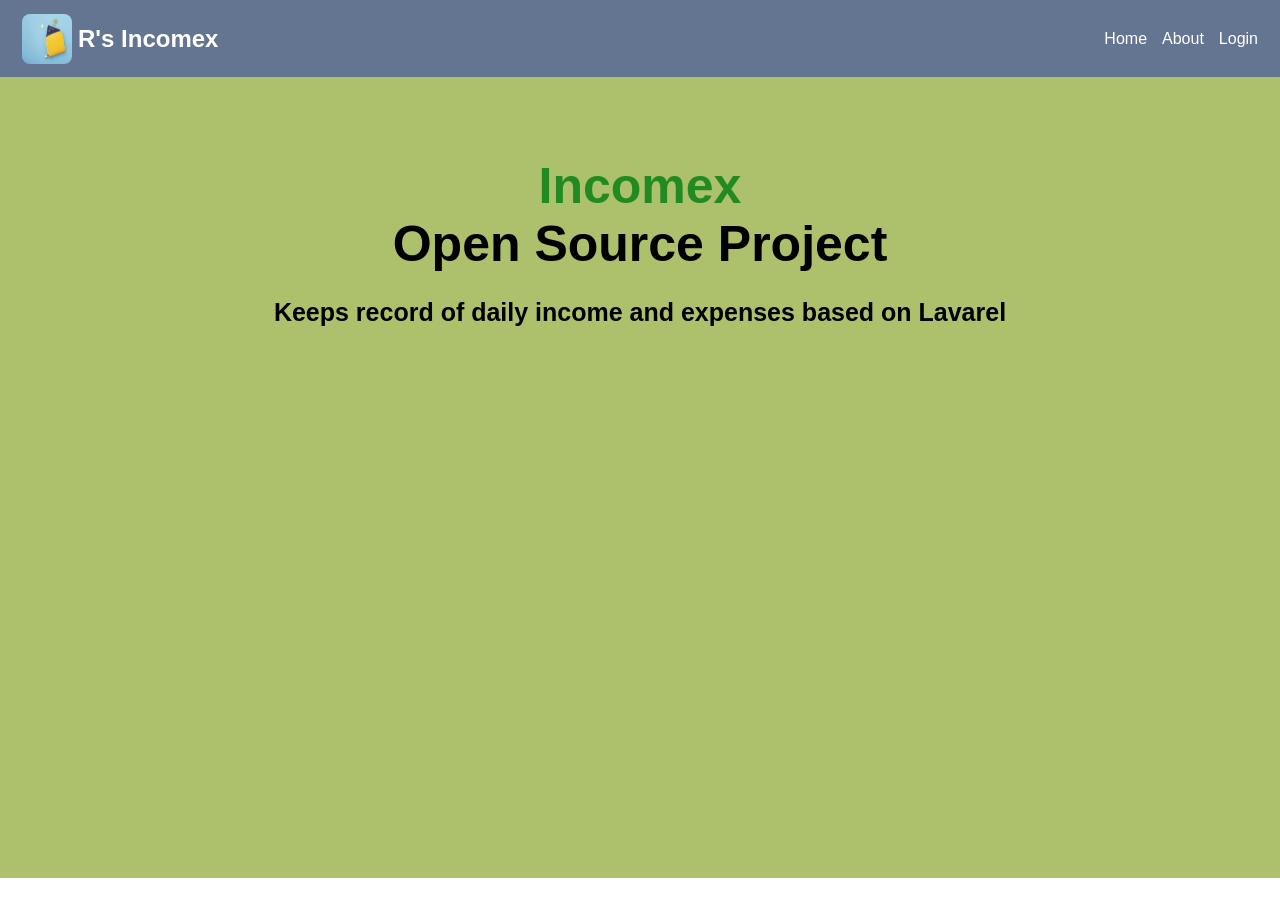
==== Tracker.html @ d6ecf2a5 "styled the text" ====
<!doctype html>
<html lang="en">

<head>
  <meta charset="UTF-8" />
  <meta name="viewport" content="width=device-width, initial-scale=1.0" />
  <title>Document</title>
  <link class="favicon" rel="icon" href="/cute-panda-cub-amongst-autumn-leaves-photo.jpeg" />
  <link rel="stylesheet" href="/Tracker.css" />
</head>

<body>
  <!-- <div class="ExpenseTracker">

      <div class="header">

        <div class="left">
        <img class="headerImg" src="/Img/sunset-7133867_640.webp">
        <h2>Expense Tracker</h2>
        </div>

      <div>
        <nav class="navBar">
          <li>Home</li>
          <li>About</li>
        </nav>
      </div>
       </div>

      <div class="first">
        <label for="name">
          Enter the amount here:
          <input id="name" name="amount" type="text" placeholder="£400" />
        </label>
      </div>
   
    </div>

    <div class="area">
      <input />
    </div> -->

  <header class="header">
    <div class="left">
      <img src="/Img/credit-card-in-wallet-with-coins-on-blue-background.webp" />
      <h2>R's Incomex</h2>
    </div>

    <div class="right">
      <nav>
        <ul>
          <li>Home</li>
          <li>About</li>
          <li>Login</li>
        </ul>
      </nav>
    </div>

  </header>

  <main>
    <div class="text">
      <h1 class="title">Incomex</h1>
      <h1>Open Source Project</h1>
      <h3>Keeps record of daily income and expenses based on Lavarel</h3>
    </div>

    <div class="buttons">

    </div>
  </main>
</body>

</html>
---- Tracker.css ----
/* .header{
    display: flex;
    gap:400px;
    background-color: lightblue;
    margin: 0;
    
}



.navBar {
    display: flex;
    gap:20px;
}



img {
    border-radius: 45%;
    height: 40px;
    width: 40px;
    padding: 30px;

}

div nav li {
    list-style: none;
}

.left {
    display: flex;

}
 */

 *{
   font-family: Arial, sans-serif;
 }

 body {
   padding: 0;
   margin: 0;
 }


 .header {
    display: flex;
    background-color: rgb(100, 117, 146)  ;
    align-items: center;
    justify-content:space-between;
    /* margin: 0; */
    padding: 0 22px;
    height: 77px;
 }

  .left{
    display: flex;
    align-items: center;
    gap:6px;
 }

 .header .left img{
    height: 50px;
    width: 50px;
    border-radius: 8px;
 }

 .header .left h2 {
    color: white;
    font-weight:bold;
 }


 nav ul{
    display: flex;
    list-style: none;
    gap: 15px;
    /* align-items: center; */
    color: white;
 }

 main{
    height: 89vh;
    background-color: rgb(173, 193, 108);
 }

  h1{
   margin: 0;

 }

 .text {
   /* text-align: center; */
   display: flex;
   flex-direction: column;
   align-items: center;
   justify-content: center;
   padding: 80px 0;
 }

 .title {
   color: rgb(33, 138, 33);
   font-style:;
 }

 .text h1 {
   font-weight: bold;
   font-size: 50px;
 }

 .text h3 {
   font-size: 25px;
 }
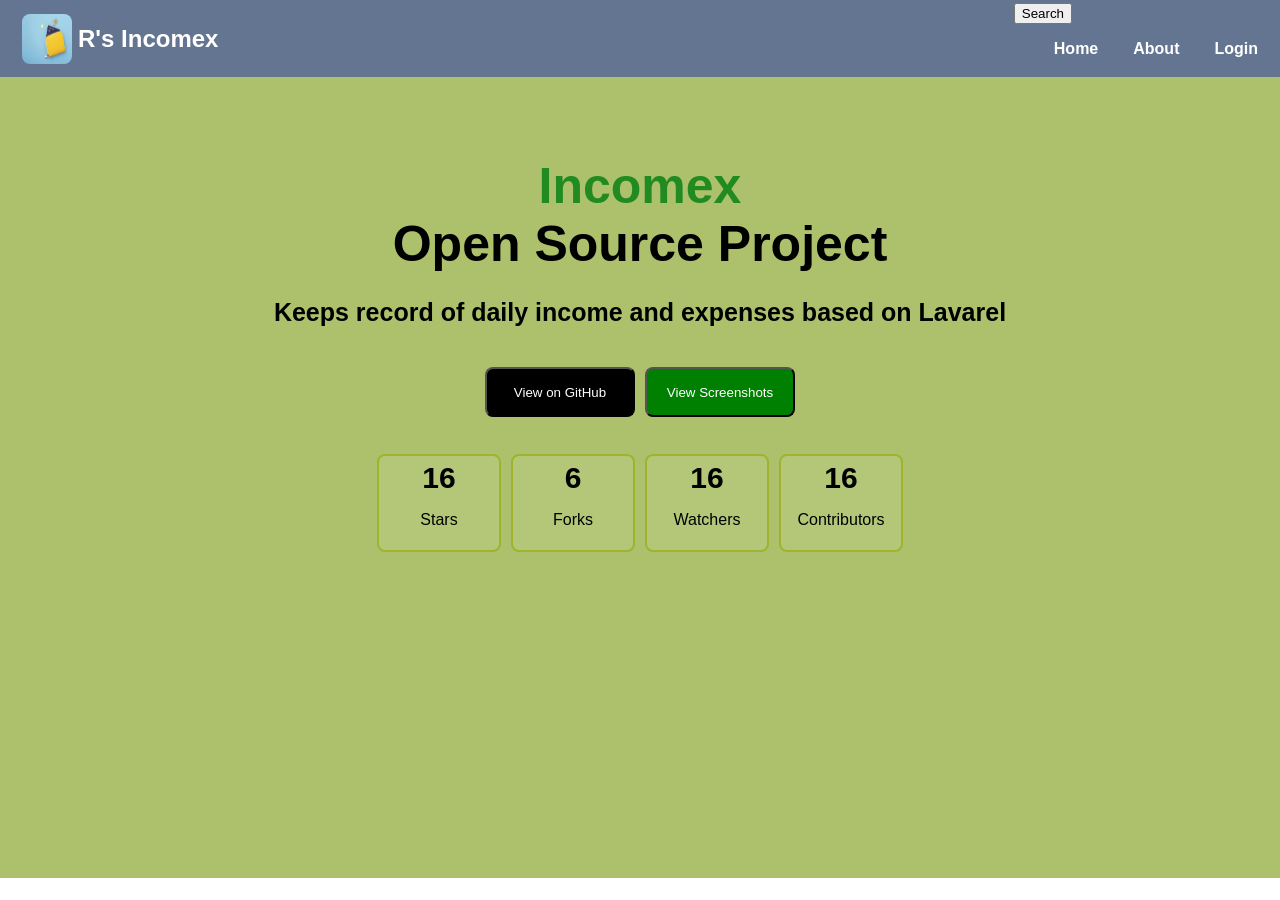
==== commit d8b52698: "added buttons and animated style" ====
--- a/Tracker.html
+++ b/Tracker.html
@@ -4,41 +4,13 @@
 <head>
   <meta charset="UTF-8" />
   <meta name="viewport" content="width=device-width, initial-scale=1.0" />
-  <title>Document</title>
-  <link class="favicon" rel="icon" href="/cute-panda-cub-amongst-autumn-leaves-photo.jpeg" />
+  <title>R's Incomex</title>
+  <link class="favicon" rel="icon" href="/Img/credit-card-in-wallet-with-coins-on-blue-background.webp" />
   <link rel="stylesheet" href="/Tracker.css" />
+
 </head>
 
 <body>
-  <!-- <div class="ExpenseTracker">
-
-      <div class="header">
-
-        <div class="left">
-        <img class="headerImg" src="/Img/sunset-7133867_640.webp">
-        <h2>Expense Tracker</h2>
-        </div>
-
-      <div>
-        <nav class="navBar">
-          <li>Home</li>
-          <li>About</li>
-        </nav>
-      </div>
-       </div>
-
-      <div class="first">
-        <label for="name">
-          Enter the amount here:
-          <input id="name" name="amount" type="text" placeholder="£400" />
-        </label>
-      </div>
-   
-    </div>
-
-    <div class="area">
-      <input />
-    </div> -->
 
   <header class="header">
     <div class="left">
@@ -48,11 +20,18 @@
 
     <div class="right">
       <nav>
+
+        <button class="search">
+          Search
+        </button>
         <ul>
+
           <li>Home</li>
           <li>About</li>
           <li>Login</li>
         </ul>
+
+
       </nav>
     </div>
 
@@ -66,8 +45,33 @@
     </div>
 
     <div class="buttons">
+      <button class="gitbtn">View on GitHub</button>
+      <button class="navigate">View Screenshots</button>
+    </div>
 
+    <div class="floatingbuttons">
+      <div class="card">
+        <h2>16</h2>
+        <p>Stars</p>
+      </div>
+      <div class="card">
+        <h2>6</h2>
+        <p>Forks</p>
+      </div>
+      <div class="card">
+        <h2>16</h2>
+        <p>Watchers</p>
+      </div>
+      <div class="card">
+        <h2>16</h2>
+        <p>Contributors</p>
+      </div>
     </div>
+
+    <div class="sspage">
+      
+    </div>
+
   </main>
 </body>
 
--- a/Tracker.css
+++ b/Tracker.css
@@ -33,81 +33,147 @@
 }
  */
 
- *{
-   font-family: Arial, sans-serif;
- }
+* {
+  font-family: Arial, sans-serif;
+}
 
- body {
-   padding: 0;
-   margin: 0;
- }
+body {
+  padding: 0;
+  margin: 0;
+  box-sizing: border-box;
+}
 
+.header {
+  display: flex;
+  background-color: rgb(100, 117, 146);
+  align-items: center;
+  justify-content: space-between;
+  /* margin: 0; */
+  padding: 0 22px;
+  height: 77px;
+}
 
- .header {
-    display: flex;
-    background-color: rgb(100, 117, 146)  ;
-    align-items: center;
-    justify-content:space-between;
-    /* margin: 0; */
-    padding: 0 22px;
-    height: 77px;
- }
+.left {
+  display: flex;
+  align-items: center;
+  gap: 6px;
+}
 
-  .left{
-    display: flex;
-    align-items: center;
-    gap:6px;
- }
+.header .left img {
+  height: 50px;
+  width: 50px;
+  border-radius: 8px;
+}
 
- .header .left img{
-    height: 50px;
-    width: 50px;
-    border-radius: 8px;
- }
+.header .left h2 {
+  color: white;
+  font-weight: bold;
+}
 
- .header .left h2 {
-    color: white;
-    font-weight:bold;
- }
+nav ul {
+  display: flex;
+  list-style: none;
+  gap: 35px;
+  /* align-items: center; */
+  color: white;
+  font-weight: bold;
+}
 
+main {
+  height: 89vh;
+  background-color: rgb(173, 193, 108);
+}
 
- nav ul{
-    display: flex;
-    list-style: none;
-    gap: 15px;
-    /* align-items: center; */
-    color: white;
- }
+h1 {
+  margin: 0;
+}
 
- main{
-    height: 89vh;
-    background-color: rgb(173, 193, 108);
- }
+.text {
+  /* text-align: center; */
+  display: flex;
+  flex-direction: column;
+  align-items: center;
+  justify-content: center;
+  padding: 80px 0;
+}
 
-  h1{
-   margin: 0;
+.title {
+  color: rgb(33, 138, 33);
+}
 
- }
+.text h1 {
+  font-weight: bold;
+  font-size: 50px;
+}
 
- .text {
-   /* text-align: center; */
-   display: flex;
-   flex-direction: column;
-   align-items: center;
-   justify-content: center;
-   padding: 80px 0;
- }
+.text h3 {
+  font-size: 25px;
+}
 
- .title {
-   color: rgb(33, 138, 33);
-   font-style:;
- }
+.buttons {
+  display: flex;
+  justify-content: center;
+  gap: 10px;
+  border-radius: 8px;
+  margin: -65px;
 
- .text h1 {
-   font-weight: bold;
-   font-size: 50px;
- }
+}
 
- .text h3 {
-   font-size: 25px;
- }+.gitbtn:hover, .navigate:hover{
+    transform: translateY( -3px);
+}
+
+.gitbtn {
+  height: 50px;
+  background-color: black;
+  color: white;
+  border-radius: 8px;
+  width: 150px;
+  cursor: pointer;
+  transition: transform 0.2s ease;
+}
+
+.navigate {
+  height: 50px;
+  background-color: green;
+  color: white;
+  border-radius: 8px;
+  width: 150px;
+  cursor: pointer;
+   transition: transform 0.2s ease;
+}
+
+.floatingbuttons {
+  height: 200px;
+  /* border: 2px solid black; */
+  display: flex;
+  justify-content: center;
+  align-items: flex-end;
+  gap: 10px;
+}
+
+.card:hover {
+  transform: translate(-10px, -15px) scale(1.05);
+}
+
+.card {
+  border: 2px solid rgb(159, 179, 45);
+  height: 94px;
+  width: 120px;
+  background-color: rgb(180, 199, 120);
+  display: flex;
+  flex-direction: column;
+  align-items: center;
+  justify-content: center;
+  transition: transform 0.3s ease;
+  cursor: pointer;
+  border-radius: 8px;
+}
+
+.floatingbuttons div h2 {
+  padding: 0;
+  margin: 0;
+  font-size: 30px;
+}
+
+.sspage
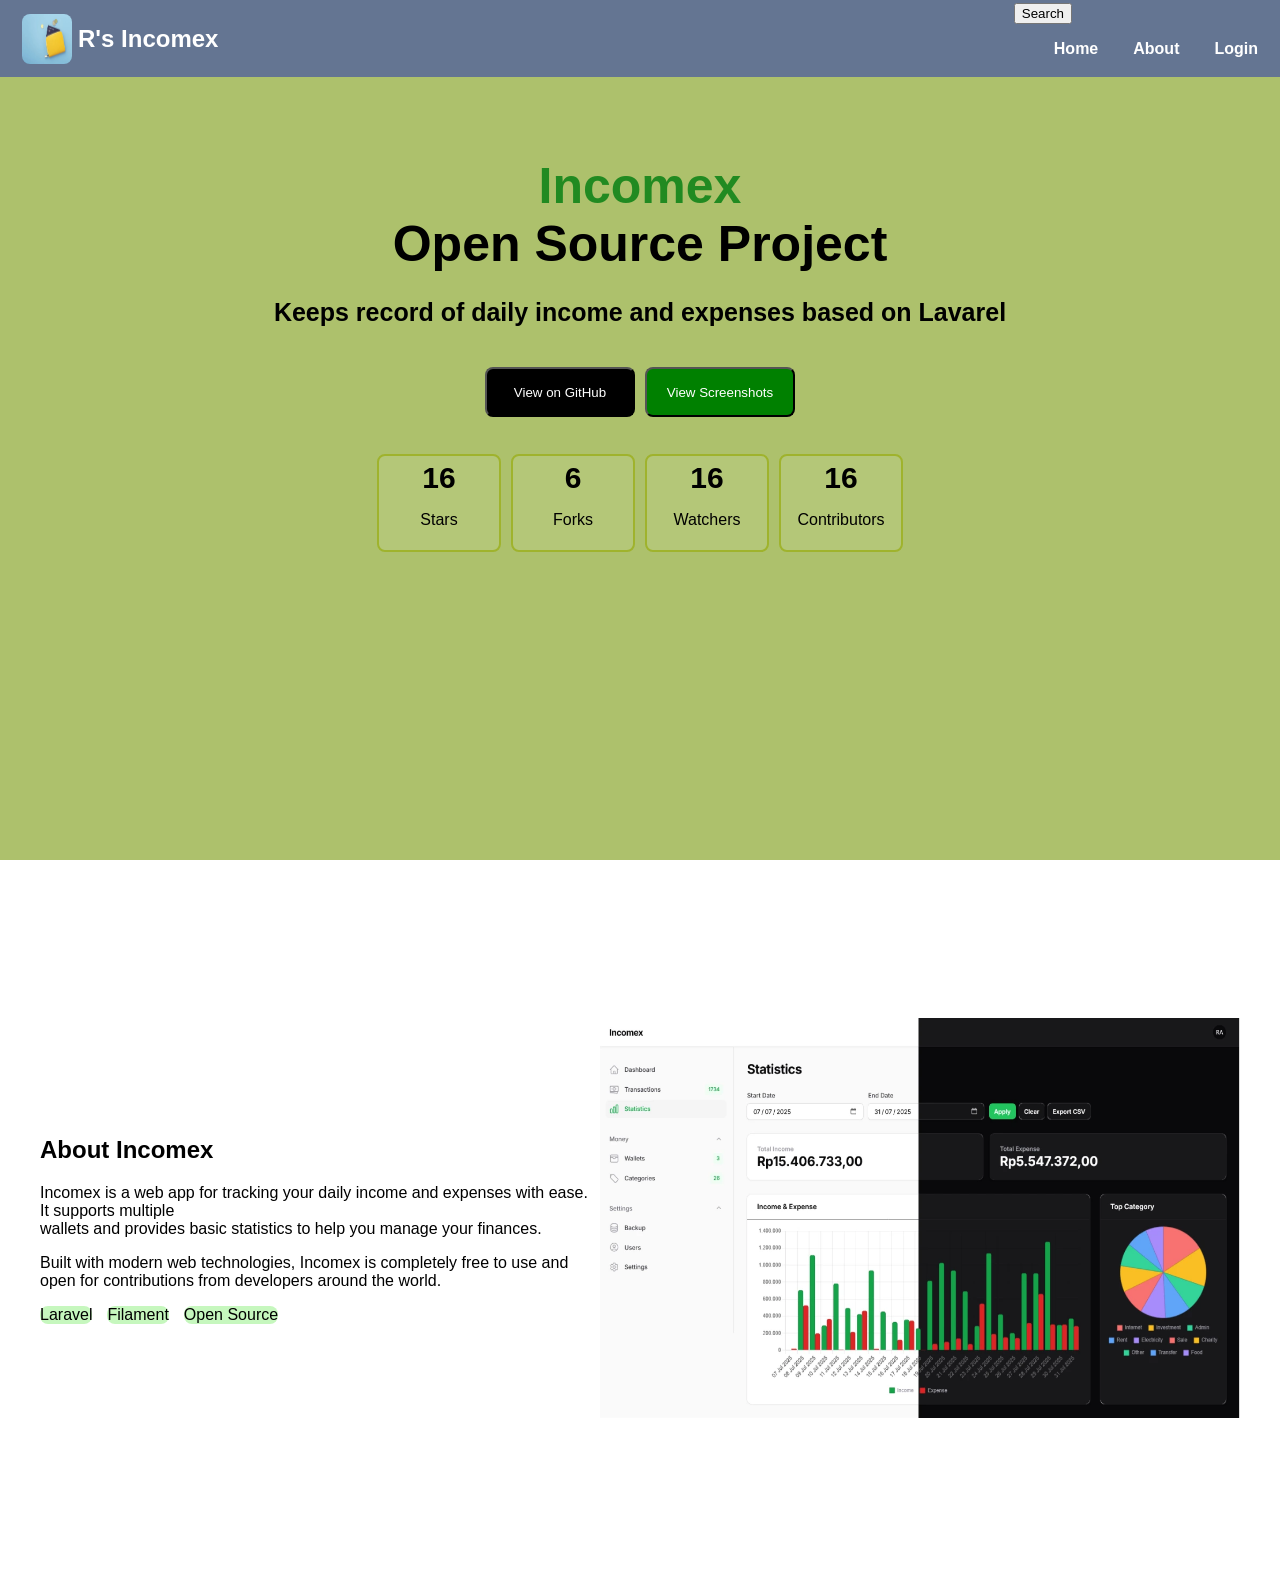
==== commit 32cb116d: "added other page called sspage" ====
--- a/Tracker.html
+++ b/Tracker.html
@@ -7,11 +7,9 @@
   <title>R's Incomex</title>
   <link class="favicon" rel="icon" href="/Img/credit-card-in-wallet-with-coins-on-blue-background.webp" />
   <link rel="stylesheet" href="/Tracker.css" />
-
 </head>
 
 <body>
-
   <header class="header">
     <div class="left">
       <img src="/Img/credit-card-in-wallet-with-coins-on-blue-background.webp" />
@@ -20,56 +18,77 @@
 
     <div class="right">
       <nav>
-
-        <button class="search">
-          Search
-        </button>
+        <button class="search">Search</button>
         <ul>
-
           <li>Home</li>
           <li>About</li>
           <li>Login</li>
         </ul>
-
-
       </nav>
     </div>
-
   </header>
 
   <main>
-    <div class="text">
-      <h1 class="title">Incomex</h1>
-      <h1>Open Source Project</h1>
-      <h3>Keeps record of daily income and expenses based on Lavarel</h3>
+    <div class="firstpage">
+      <div class="text">
+        <h1 class="title">Incomex</h1>
+        <h1>Open Source Project</h1>
+        <h3>Keeps record of daily income and expenses based on Lavarel</h3>
+      </div>
+
+      <div class="buttons">
+        <button class="gitbtn">View on GitHub</button>
+        <button class="navigate">View Screenshots</button>
+      </div>
+
+      <div class="floatingbuttons">
+        <div class="card">
+          <h2>16</h2>
+          <p>Stars</p>
+        </div>
+        <div class="card">
+          <h2>6</h2>
+          <p>Forks</p>
+        </div>
+        <div class="card">
+          <h2>16</h2>
+          <p>Watchers</p>
+        </div>
+        <div class="card">
+          <h2>16</h2>
+          <p>Contributors</p>
+        </div>
+      </div>
+
     </div>
 
-    <div class="buttons">
-      <button class="gitbtn">View on GitHub</button>
-      <button class="navigate">View Screenshots</button>
-    </div>
+    <div class="AboutPage">
 
-    <div class="floatingbuttons">
-      <div class="card">
-        <h2>16</h2>
-        <p>Stars</p>
+      <div class="Aboutleft">
+        <h2>About Incomex</h2>
+        <p class="firstp">
+          Incomex is a web app for tracking your daily income and expenses
+          with ease. It supports multiple<br> wallets and provides basic
+          statistics to help you manage your finances. 
+        </p>
+
+        <p class="secondp">
+          Built with modern web
+          technologies, Incomex is completely free to use and open for
+          contributions from developers around the world.
+        </p>
+
+        <div class="tags">
+          <a>Laravel</a>
+          <a>Filament</a>
+          <a>Open Source</a>
+        </div>
+        
       </div>
-      <div class="card">
-        <h2>6</h2>
-        <p>Forks</p>
+
+      <div class="Aboutright">
+        <img src="/Img/main.webp">
       </div>
-      <div class="card">
-        <h2>16</h2>
-        <p>Watchers</p>
-      </div>
-      <div class="card">
-        <h2>16</h2>
-        <p>Contributors</p>
-      </div>
-    </div>
-
-    <div class="sspage">
-      
     </div>
 
   </main>
--- a/Tracker.css
+++ b/Tracker.css
@@ -1,37 +1,4 @@
-/* .header{
-    display: flex;
-    gap:400px;
-    background-color: lightblue;
-    margin: 0;
-    
-}
 
-
-
-.navBar {
-    display: flex;
-    gap:20px;
-}
-
-
-
-img {
-    border-radius: 45%;
-    height: 40px;
-    width: 40px;
-    padding: 30px;
-
-}
-
-div nav li {
-    list-style: none;
-}
-
-.left {
-    display: flex;
-
-}
- */
 
 * {
   font-family: Arial, sans-serif;
@@ -48,7 +15,6 @@
   background-color: rgb(100, 117, 146);
   align-items: center;
   justify-content: space-between;
-  /* margin: 0; */
   padding: 0 22px;
   height: 77px;
 }
@@ -74,13 +40,12 @@
   display: flex;
   list-style: none;
   gap: 35px;
-  /* align-items: center; */
   color: white;
   font-weight: bold;
 }
 
-main {
-  height: 89vh;
+.firstpage   {
+  height: 87vh;
   background-color: rgb(173, 193, 108);
 }
 
@@ -89,7 +54,6 @@
 }
 
 .text {
-  /* text-align: center; */
   display: flex;
   flex-direction: column;
   align-items: center;
@@ -121,6 +85,8 @@
 
 .gitbtn:hover, .navigate:hover{
     transform: translateY( -3px);
+      box-shadow: 8px 7px 12px -2px rgb(90 142 94);
+
 }
 
 .gitbtn {
@@ -130,7 +96,7 @@
   border-radius: 8px;
   width: 150px;
   cursor: pointer;
-  transition: transform 0.2s ease;
+  transition: transform 0.5s ease, box-shadow 0.2s ease;
 }
 
 .navigate {
@@ -140,12 +106,11 @@
   border-radius: 8px;
   width: 150px;
   cursor: pointer;
-   transition: transform 0.2s ease;
+   transition: transform 0.2s ease,  box-shadow 0.2s ease;
 }
 
 .floatingbuttons {
   height: 200px;
-  /* border: 2px solid black; */
   display: flex;
   justify-content: center;
   align-items: flex-end;
@@ -153,7 +118,7 @@
 }
 
 .card:hover {
-  transform: translate(-10px, -15px) scale(1.05);
+  transform: translate(-8px, -8px) scale(1.05);
 }
 
 .card {
@@ -176,4 +141,29 @@
   font-size: 30px;
 }
 
-.sspage+.AboutPage{
+  height: 80vh;
+  display:flex;
+  justify-content: center;
+  align-items: center;
+  gap: 10px;
+  padding:0 40px;
+}
+
+.Aboutright img {
+  height: 25rem;
+  width: 40rem ;
+}
+
+.tags {
+display: flex;
+gap: 15px;
+
+}
+
+.tags a {
+  background-color: rgb(198, 247, 190);
+  /* height: 30px;
+  width: 90px; */
+  border-radius: 8px;
+}
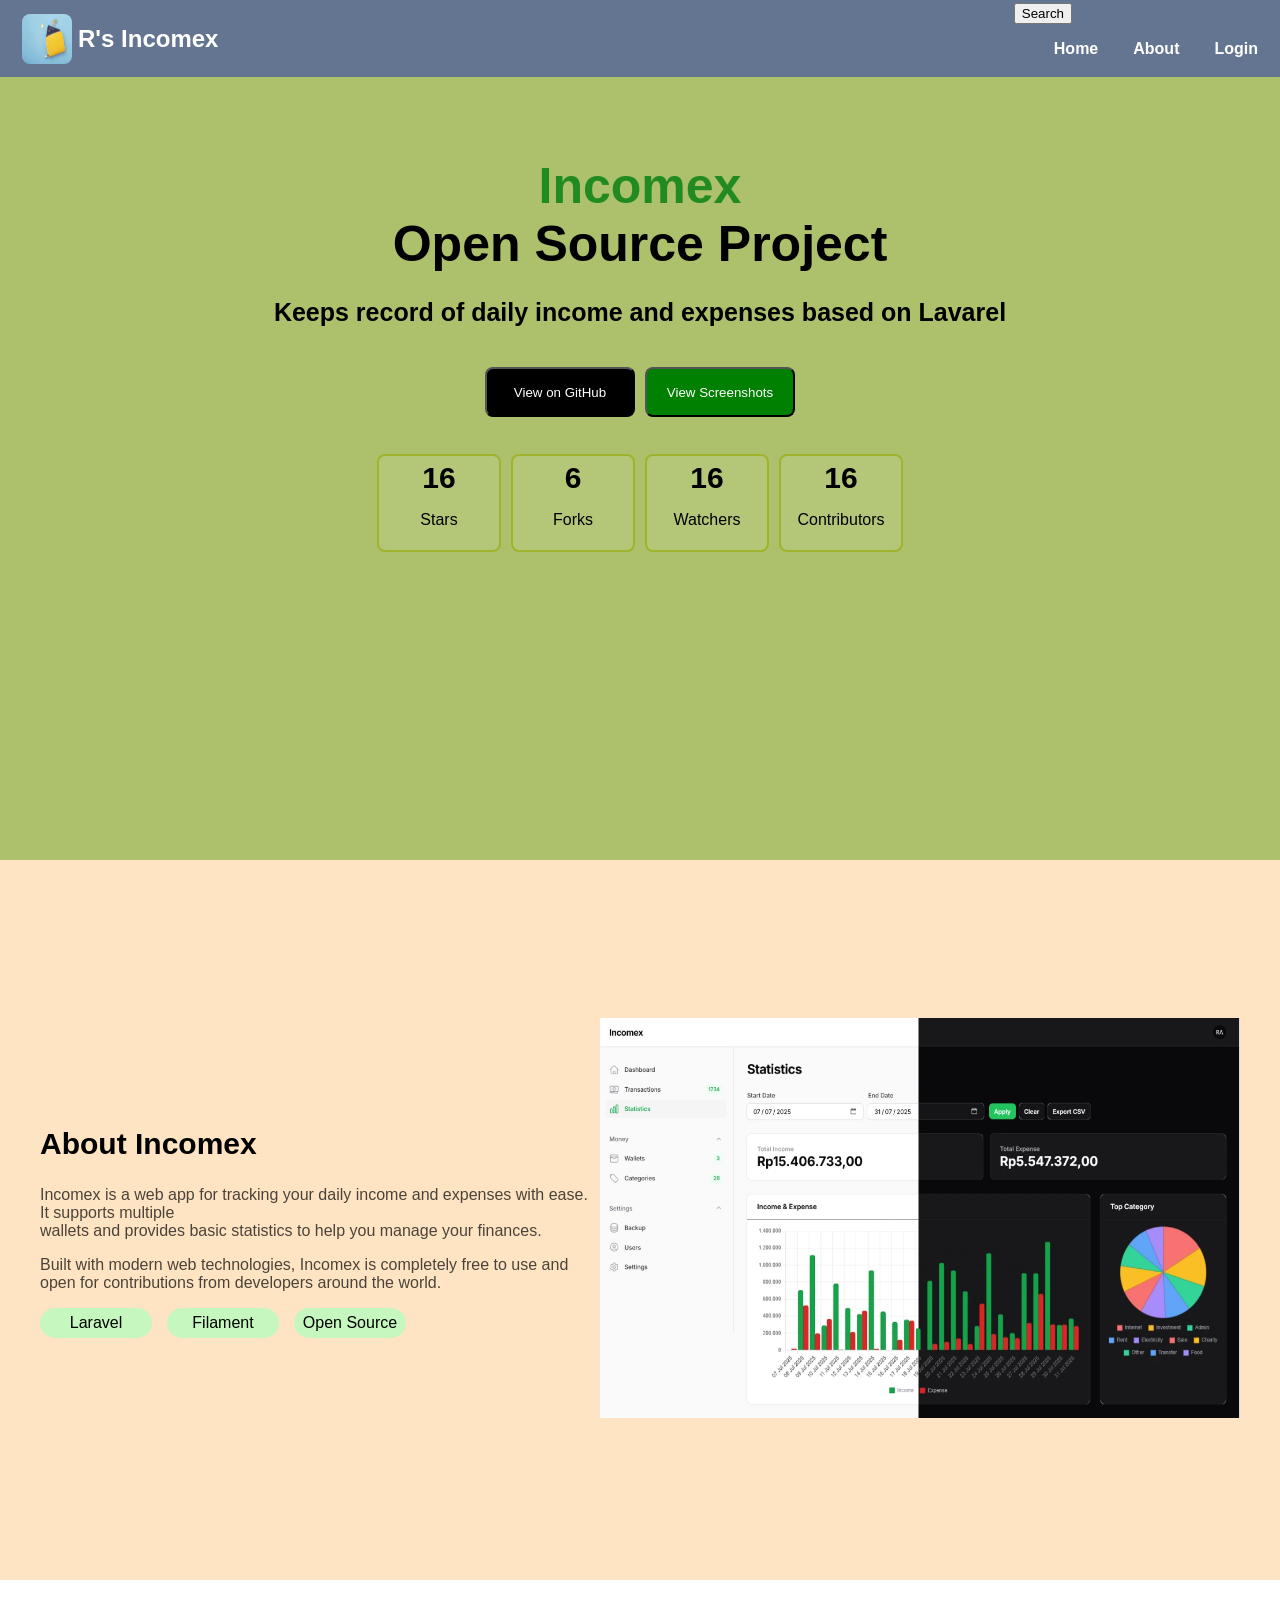
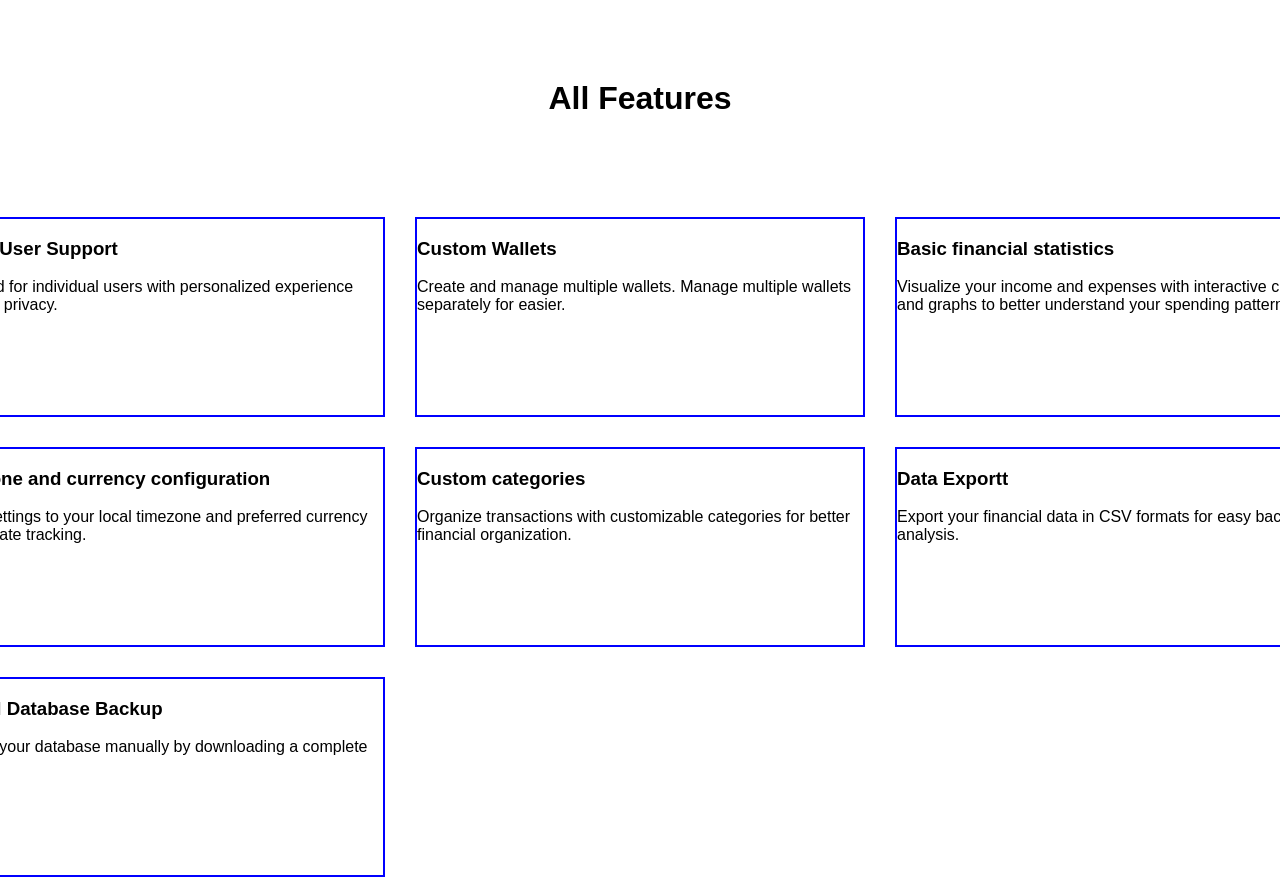
==== commit 892a1f11: "added new page called Features and then basic style" ====
--- a/Tracker.html
+++ b/Tracker.html
@@ -66,13 +66,13 @@
 
       <div class="Aboutleft">
         <h2>About Incomex</h2>
-        <p class="firstp">
+        <p class="para">
           Incomex is a web app for tracking your daily income and expenses
           with ease. It supports multiple<br> wallets and provides basic
-          statistics to help you manage your finances. 
+          statistics to help you manage your finances.
         </p>
 
-        <p class="secondp">
+        <p class="para">
           Built with modern web
           technologies, Incomex is completely free to use and open for
           contributions from developers around the world.
@@ -83,7 +83,7 @@
           <a>Filament</a>
           <a>Open Source</a>
         </div>
-        
+
       </div>
 
       <div class="Aboutright">
@@ -91,6 +91,43 @@
       </div>
     </div>
 
+    <div class="Features">
+      <h1>All Features</h1>
+
+      <div class="StyleFeature">
+        <div class="FeatureCard">
+          <h3>Single-User Support</h3>
+          <p>Designed for individual users with personalized experience and data privacy.</p>
+        </div>
+        <div class="FeatureCard">
+          <h3>Custom Wallets </h3>
+          <p>Create and manage multiple wallets. Manage multiple wallets separately for easier.</p>
+        </div>
+        <div class="FeatureCard">
+          <h3>Basic financial statistics</h3>
+          <p>Visualize your income and expenses with interactive charts and graphs to better understand your spending
+            patterns.</p>
+        </div>
+        <div class="FeatureCard">
+          <h3>
+            Timezone and currency configuration</h3>
+          <p>Adjust settings to your local timezone and preferred currency for accurate tracking.</p>
+        </div>
+        <div class="FeatureCard">
+          <h3>Custom categories</h3>
+          <p>Organize transactions with customizable categories for better financial organization.</p>
+        </div>
+        <div class="FeatureCard">
+          <h3>Data Exportt</h3>
+          <p>Export your financial data in CSV formats for easy backup and analysis.</p>
+        </div>
+        <div class="FeatureCard">
+          <h3>Manual Database Backup</h3>
+          <p>Back up your database manually by downloading a complete .sql file.</p>
+        </div>
+      </div>
+    </div>
+
   </main>
 </body>
 
--- a/Tracker.css
+++ b/Tracker.css
@@ -1,5 +1,3 @@
-
-
 * {
   font-family: Arial, sans-serif;
 }
@@ -44,7 +42,7 @@
   font-weight: bold;
 }
 
-.firstpage   {
+.firstpage {
   height: 87vh;
   background-color: rgb(173, 193, 108);
 }
@@ -83,9 +81,10 @@
 
 }
 
-.gitbtn:hover, .navigate:hover{
-    transform: translateY( -3px);
-      box-shadow: 8px 7px 12px -2px rgb(90 142 94);
+.gitbtn:hover,
+.navigate:hover {
+  transform: translateY(-3px);
+  box-shadow: 8px 7px 12px -2px rgb(90 142 94);
 
 }
 
@@ -106,7 +105,7 @@
   border-radius: 8px;
   width: 150px;
   cursor: pointer;
-   transition: transform 0.2s ease,  box-shadow 0.2s ease;
+  transition: transform 0.2s ease, box-shadow 0.2s ease;
 }
 
 .floatingbuttons {
@@ -141,29 +140,67 @@
   font-size: 30px;
 }
 
-.AboutPage{
+.AboutPage {
   height: 80vh;
-  display:flex;
+  display: flex;
   justify-content: center;
   align-items: center;
   gap: 10px;
-  padding:0 40px;
+  padding: 0 40px;
+  background-color: bisque;
+}
+
+.Aboutleft h2 {
+  font-size: 30px;
+}
+
+.para {
+  opacity: 0.7;
 }
 
 .Aboutright img {
   height: 25rem;
-  width: 40rem ;
+  width: 40rem;
 }
 
 .tags {
-display: flex;
-gap: 15px;
+  display: flex;
+  gap: 15px;
 
 }
 
 .tags a {
   background-color: rgb(198, 247, 190);
-  /* height: 30px;
-  width: 90px; */
-  border-radius: 8px;
+  height: 18px;
+  width: 112px;
+  padding: 6px 0px;
+  border-radius: 18px;
+  ;
+  text-align: center;
+}
+
+.Features {
+  height: 95vh;
+  /* background-color: rgb(218, 193, 135); */
+}
+
+.Features h1 {
+  /* display: grid;
+  justify-content: center; */
+  text-align: center;
+  padding: 100px 0;
+}
+
+.StyleFeature {
+  display: grid;
+  grid-template-columns: 450px 450px 450px;
+  grid-template-rows: 200px 200px 200px;
+  gap: 30px;
+  justify-content: center;
+
+}
+
+.FeatureCard {
+  border: 2px solid blue;
+
 }
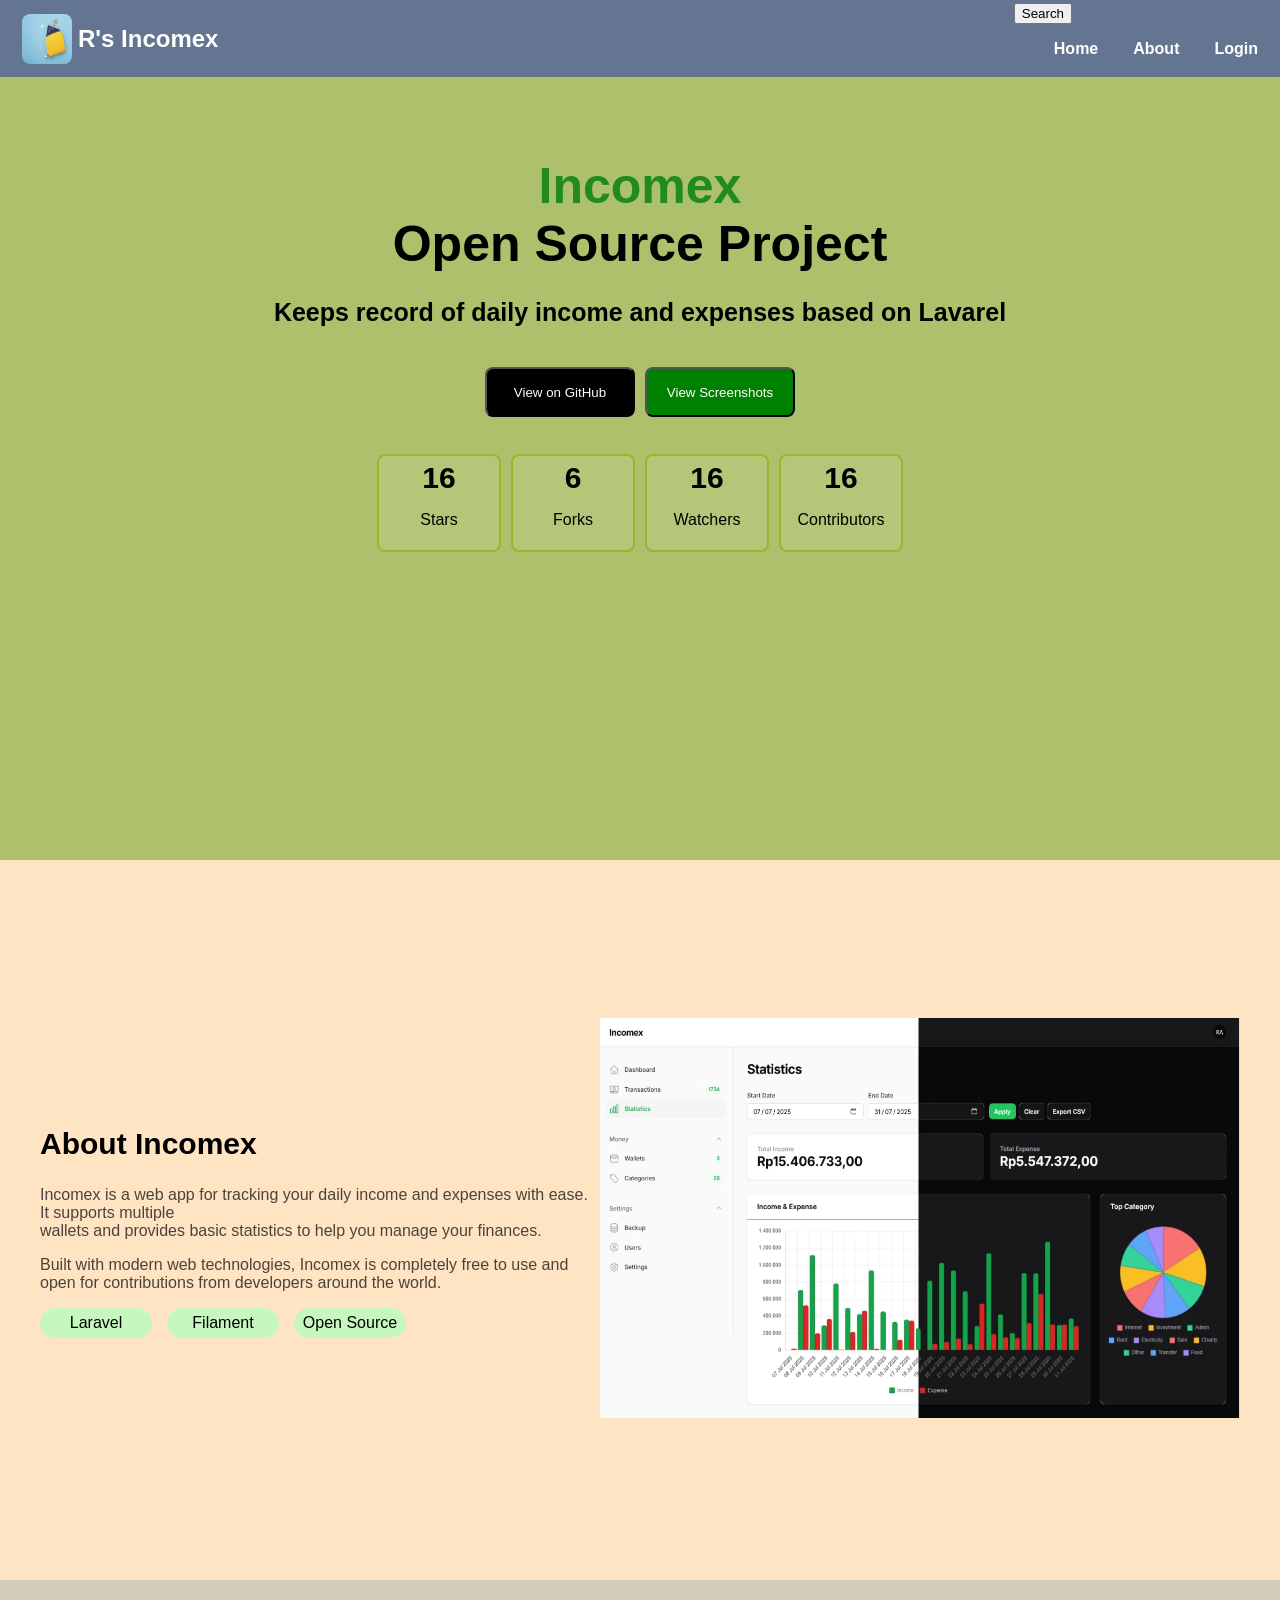
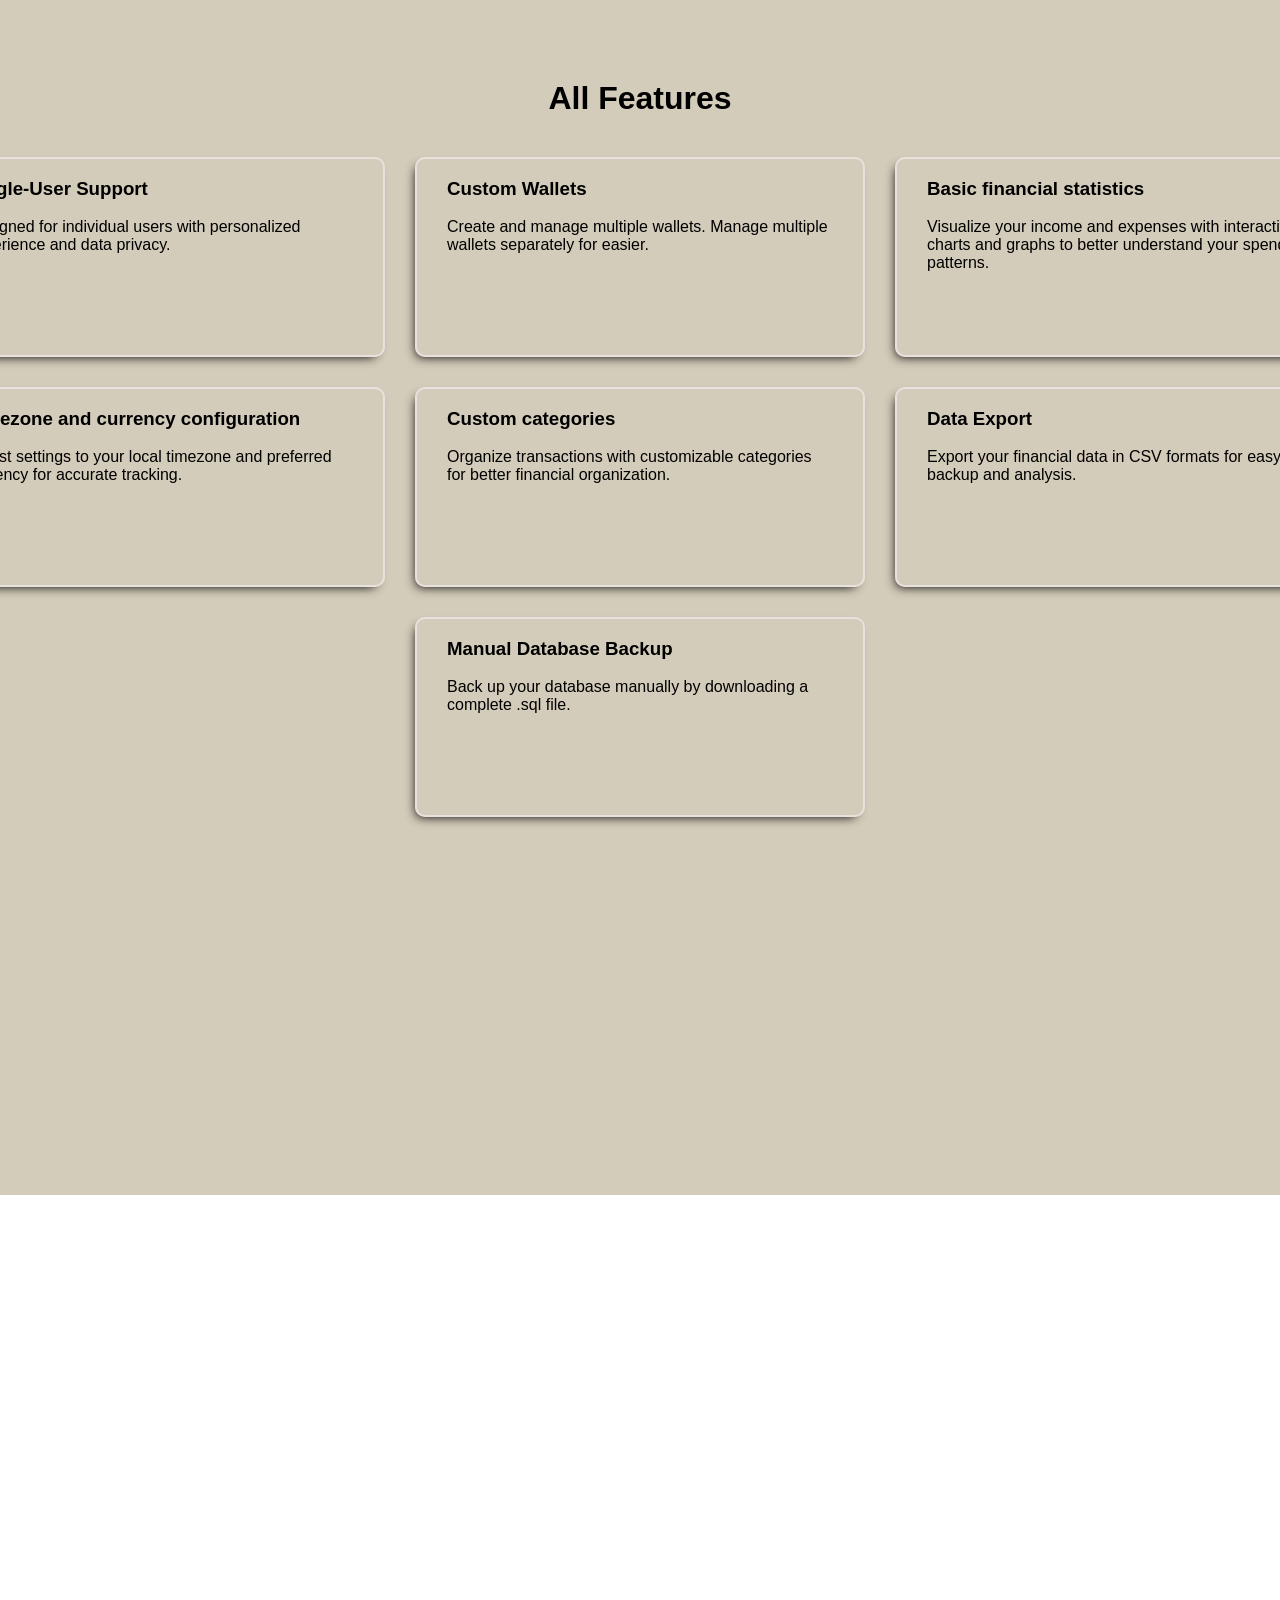
==== commit 01861623: "added proper style to the feature cards" ====
--- a/Tracker.html
+++ b/Tracker.html
@@ -118,16 +118,20 @@
           <p>Organize transactions with customizable categories for better financial organization.</p>
         </div>
         <div class="FeatureCard">
-          <h3>Data Exportt</h3>
+          <h3>Data Export</h3>
           <p>Export your financial data in CSV formats for easy backup and analysis.</p>
         </div>
-        <div class="FeatureCard">
+        <div class="FeatureCard seventhCard">
           <h3>Manual Database Backup</h3>
           <p>Back up your database manually by downloading a complete .sql file.</p>
         </div>
       </div>
     </div>
 
+    <div class="ssPage">
+      
+    </div>
+
   </main>
 </body>
 
--- a/Tracker.css
+++ b/Tracker.css
@@ -180,15 +180,15 @@
 }
 
 .Features {
-  height: 95vh;
-  /* background-color: rgb(218, 193, 135); */
+  height: 135vh;
+  background-color: rgb(212, 204, 186);
 }
 
 .Features h1 {
   /* display: grid;
   justify-content: center; */
   text-align: center;
-  padding: 100px 0;
+  padding: 100px 0 40px 0;
 }
 
 .StyleFeature {
@@ -201,6 +201,33 @@
 }
 
 .FeatureCard {
-  border: 2px solid blue;
-
+  border: 2px solid rgba(239, 230, 230, 0.799);
+  border-radius: 10px;
+  /* display: flex;
+  flex-direction: column;
+  justify-content: center;
+  align-items: center; */
+  box-shadow: -4px 5px 11px -5px ;
+}
+
+
+
+
+
+.FeatureCard p {
+  padding: 0 30px;
+}
+
+.FeatureCard h3 {
+    padding: 0 30px;
+
+}
+
+.seventhCard{
+  grid-column: 2/3;
+}
+
+.ssPage{
+  height:100vh;
+  
 }
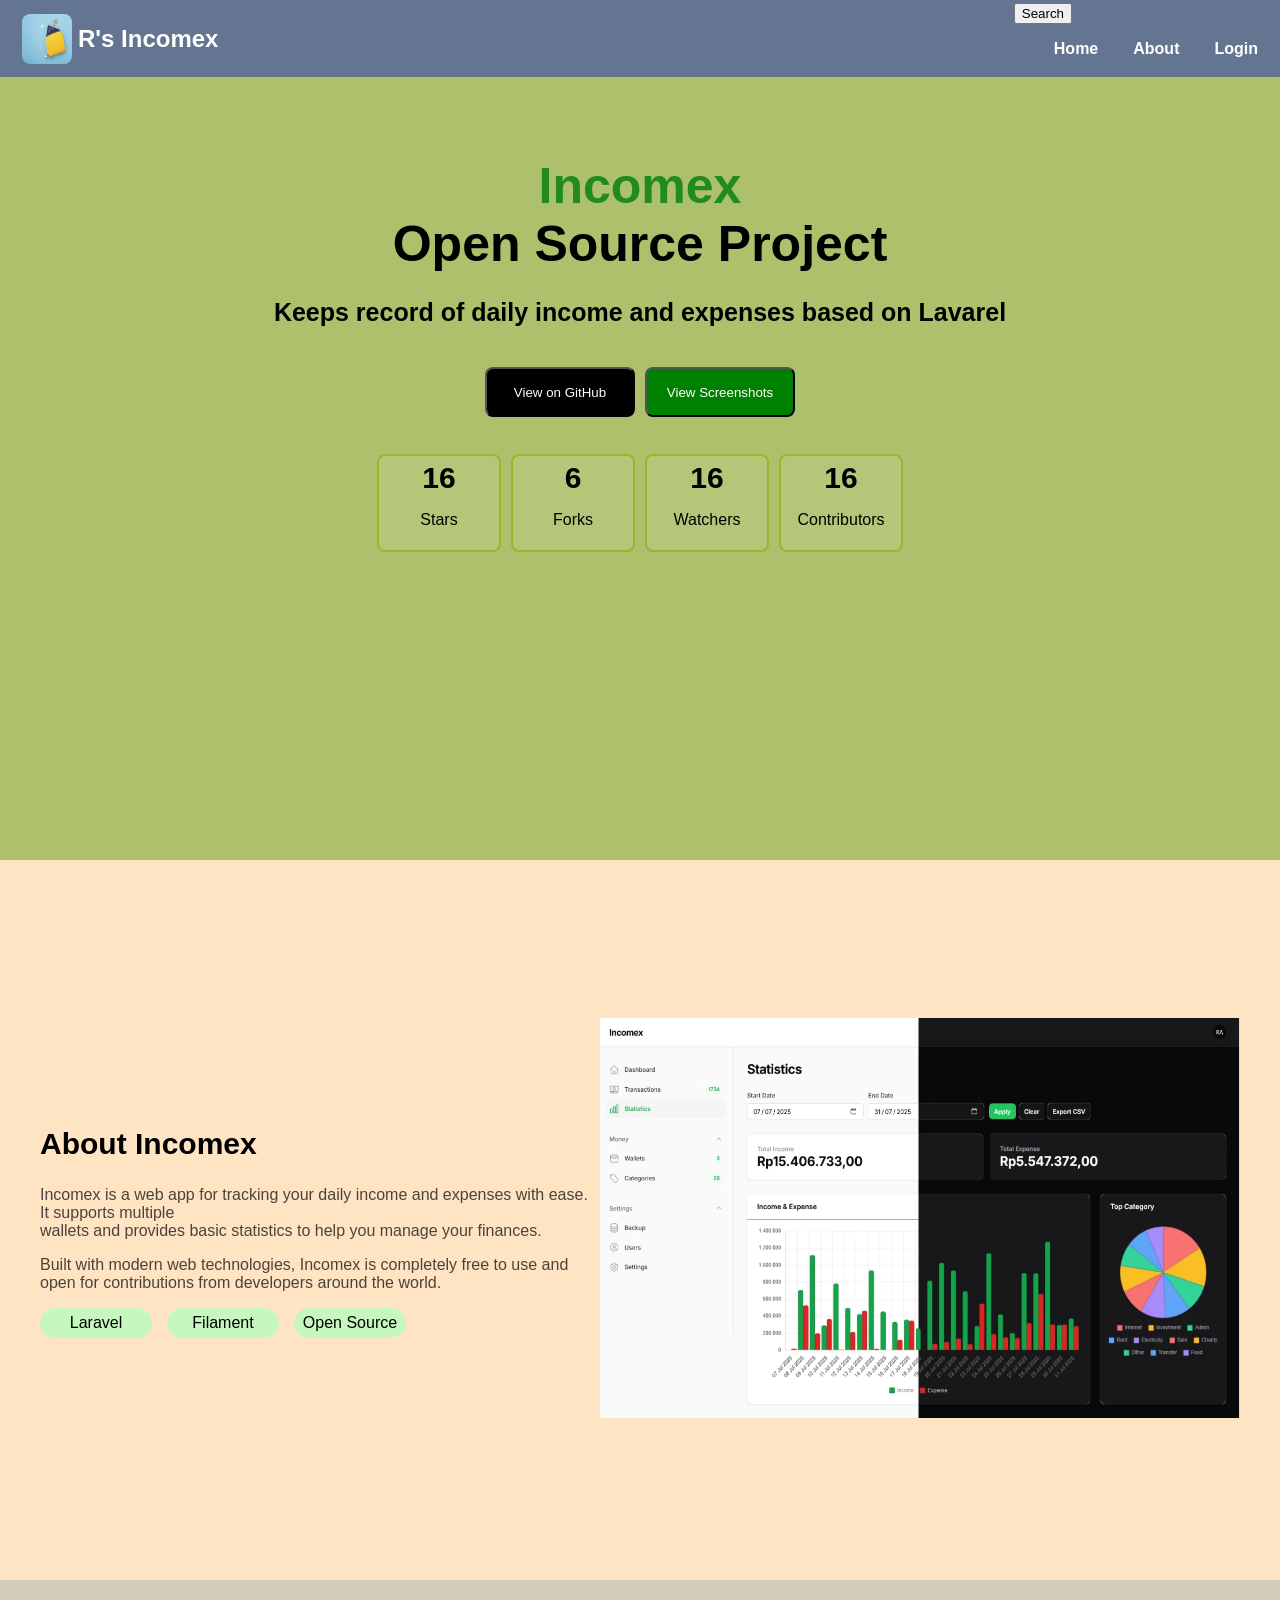
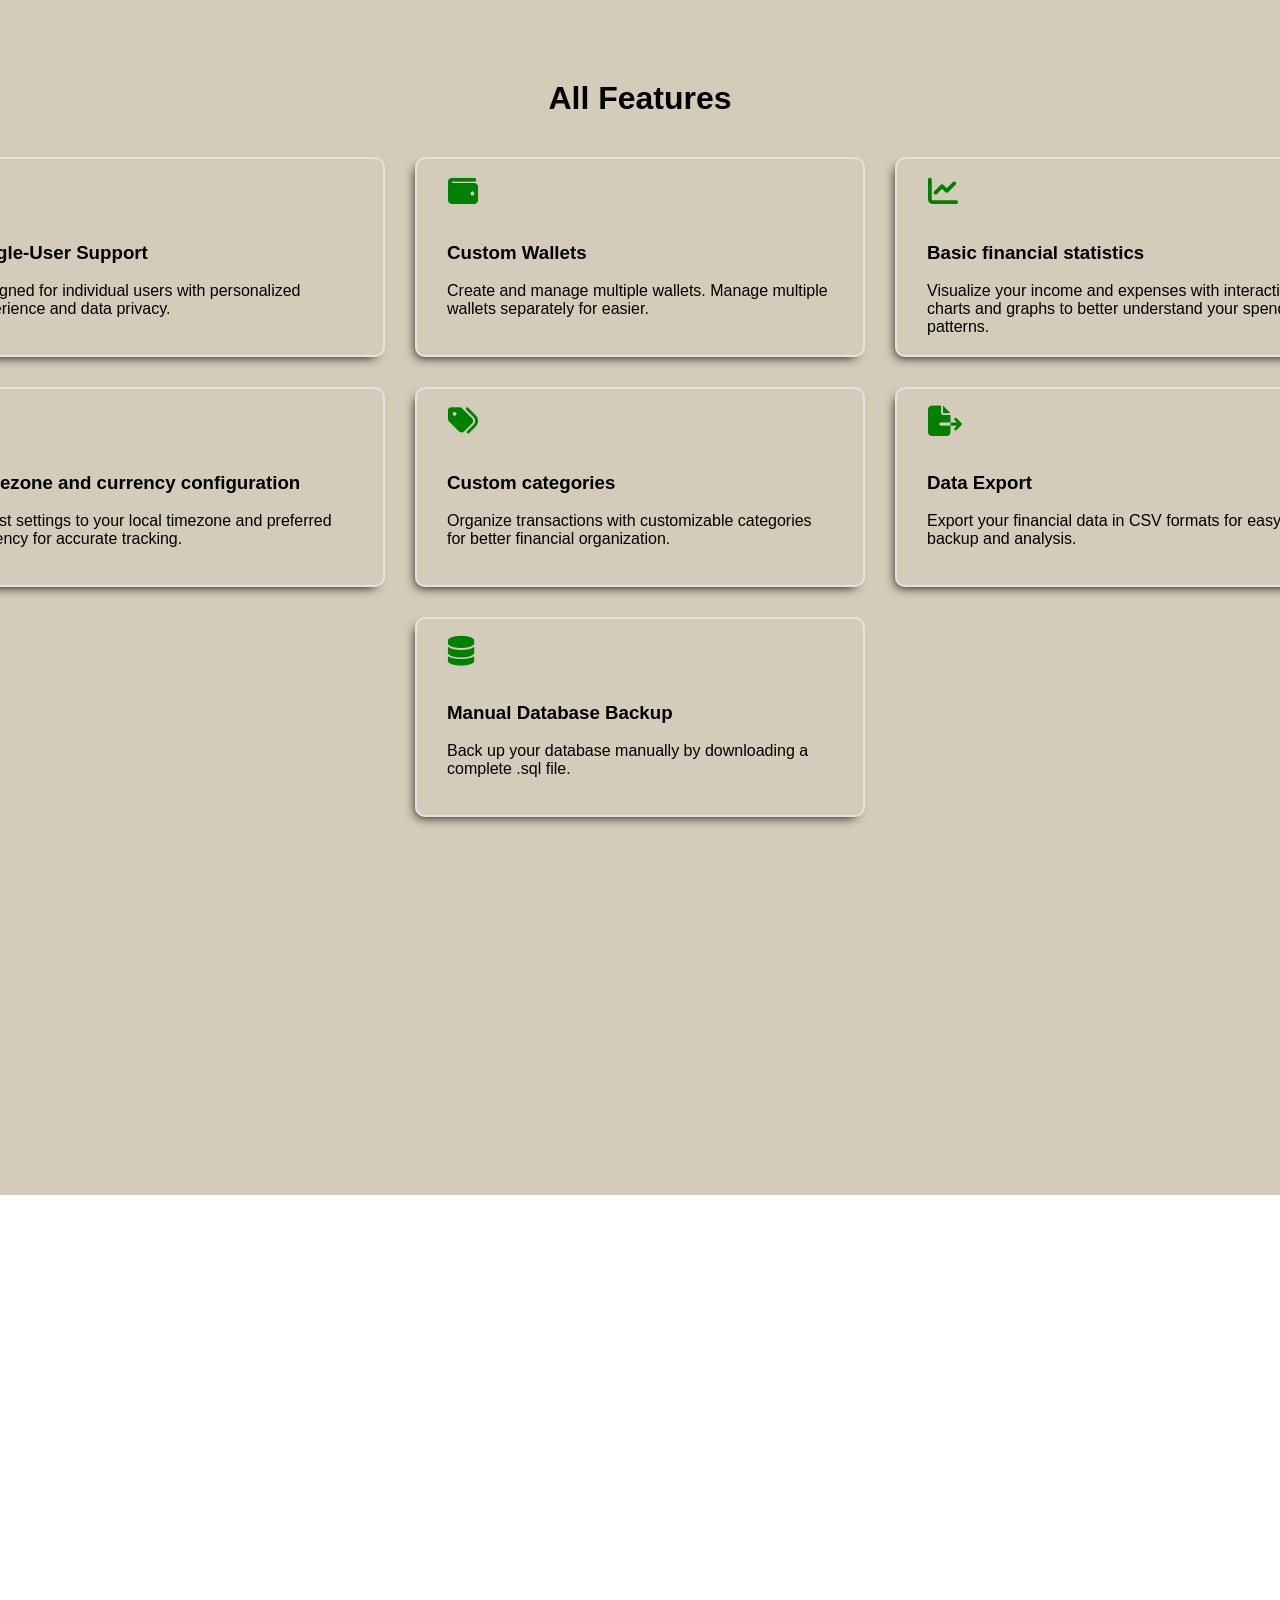
==== commit 900cbf33: "added the icons from the library and styled it" ====
--- a/Tracker.html
+++ b/Tracker.html
@@ -7,6 +7,8 @@
   <title>R's Incomex</title>
   <link class="favicon" rel="icon" href="/Img/credit-card-in-wallet-with-coins-on-blue-background.webp" />
   <link rel="stylesheet" href="/Tracker.css" />
+  <link rel="stylesheet" href="https://cdnjs.cloudflare.com/ajax/libs/font-awesome/6.5.0/css/all.min.css">
+
 </head>
 
 <body>
@@ -96,32 +98,42 @@
 
       <div class="StyleFeature">
         <div class="FeatureCard">
+          <i class="fa-solid fa-user icons"></i>
           <h3>Single-User Support</h3>
           <p>Designed for individual users with personalized experience and data privacy.</p>
         </div>
         <div class="FeatureCard">
+          <i class="fa-solid fa-wallet icons"></i>
           <h3>Custom Wallets </h3>
           <p>Create and manage multiple wallets. Manage multiple wallets separately for easier.</p>
         </div>
         <div class="FeatureCard">
+          <i class="fa-solid fa-chart-line icons"></i>
           <h3>Basic financial statistics</h3>
           <p>Visualize your income and expenses with interactive charts and graphs to better understand your spending
             patterns.</p>
         </div>
         <div class="FeatureCard">
-          <h3>
-            Timezone and currency configuration</h3>
+          <i class="fa-solid fa-globe icons"></i>
+
+          <h3>Timezone and currency configuration</h3>
           <p>Adjust settings to your local timezone and preferred currency for accurate tracking.</p>
         </div>
         <div class="FeatureCard">
+          <i class="fa-solid fa-tags icons"></i>
+
           <h3>Custom categories</h3>
           <p>Organize transactions with customizable categories for better financial organization.</p>
         </div>
         <div class="FeatureCard">
+          <i class="fa-solid fa-file-export icons"></i>
+
           <h3>Data Export</h3>
           <p>Export your financial data in CSV formats for easy backup and analysis.</p>
         </div>
         <div class="FeatureCard seventhCard">
+          <i class="fa-solid fa-database icons"></i>
+
           <h3>Manual Database Backup</h3>
           <p>Back up your database manually by downloading a complete .sql file.</p>
         </div>
@@ -129,7 +141,8 @@
     </div>
 
     <div class="ssPage">
-      
+
+
     </div>
 
   </main>
--- a/Tracker.css
+++ b/Tracker.css
@@ -185,8 +185,6 @@
 }
 
 .Features h1 {
-  /* display: grid;
-  justify-content: center; */
   text-align: center;
   padding: 100px 0 40px 0;
 }
@@ -203,24 +201,20 @@
 .FeatureCard {
   border: 2px solid rgba(239, 230, 230, 0.799);
   border-radius: 10px;
-  /* display: flex;
-  flex-direction: column;
-  justify-content: center;
-  align-items: center; */
+
   box-shadow: -4px 5px 11px -5px ;
 }
 
-
-
-
-
-.FeatureCard p {
+.icons {
+    padding: 17px 31px;
+    font-size: 30px;
+    color: green;
+    /* text-shadow: -4px 5px 7px black ; */
+}
+
+
+.FeatureCard p, h3 {
   padding: 0 30px;
-}
-
-.FeatureCard h3 {
-    padding: 0 30px;
-
 }
 
 .seventhCard{
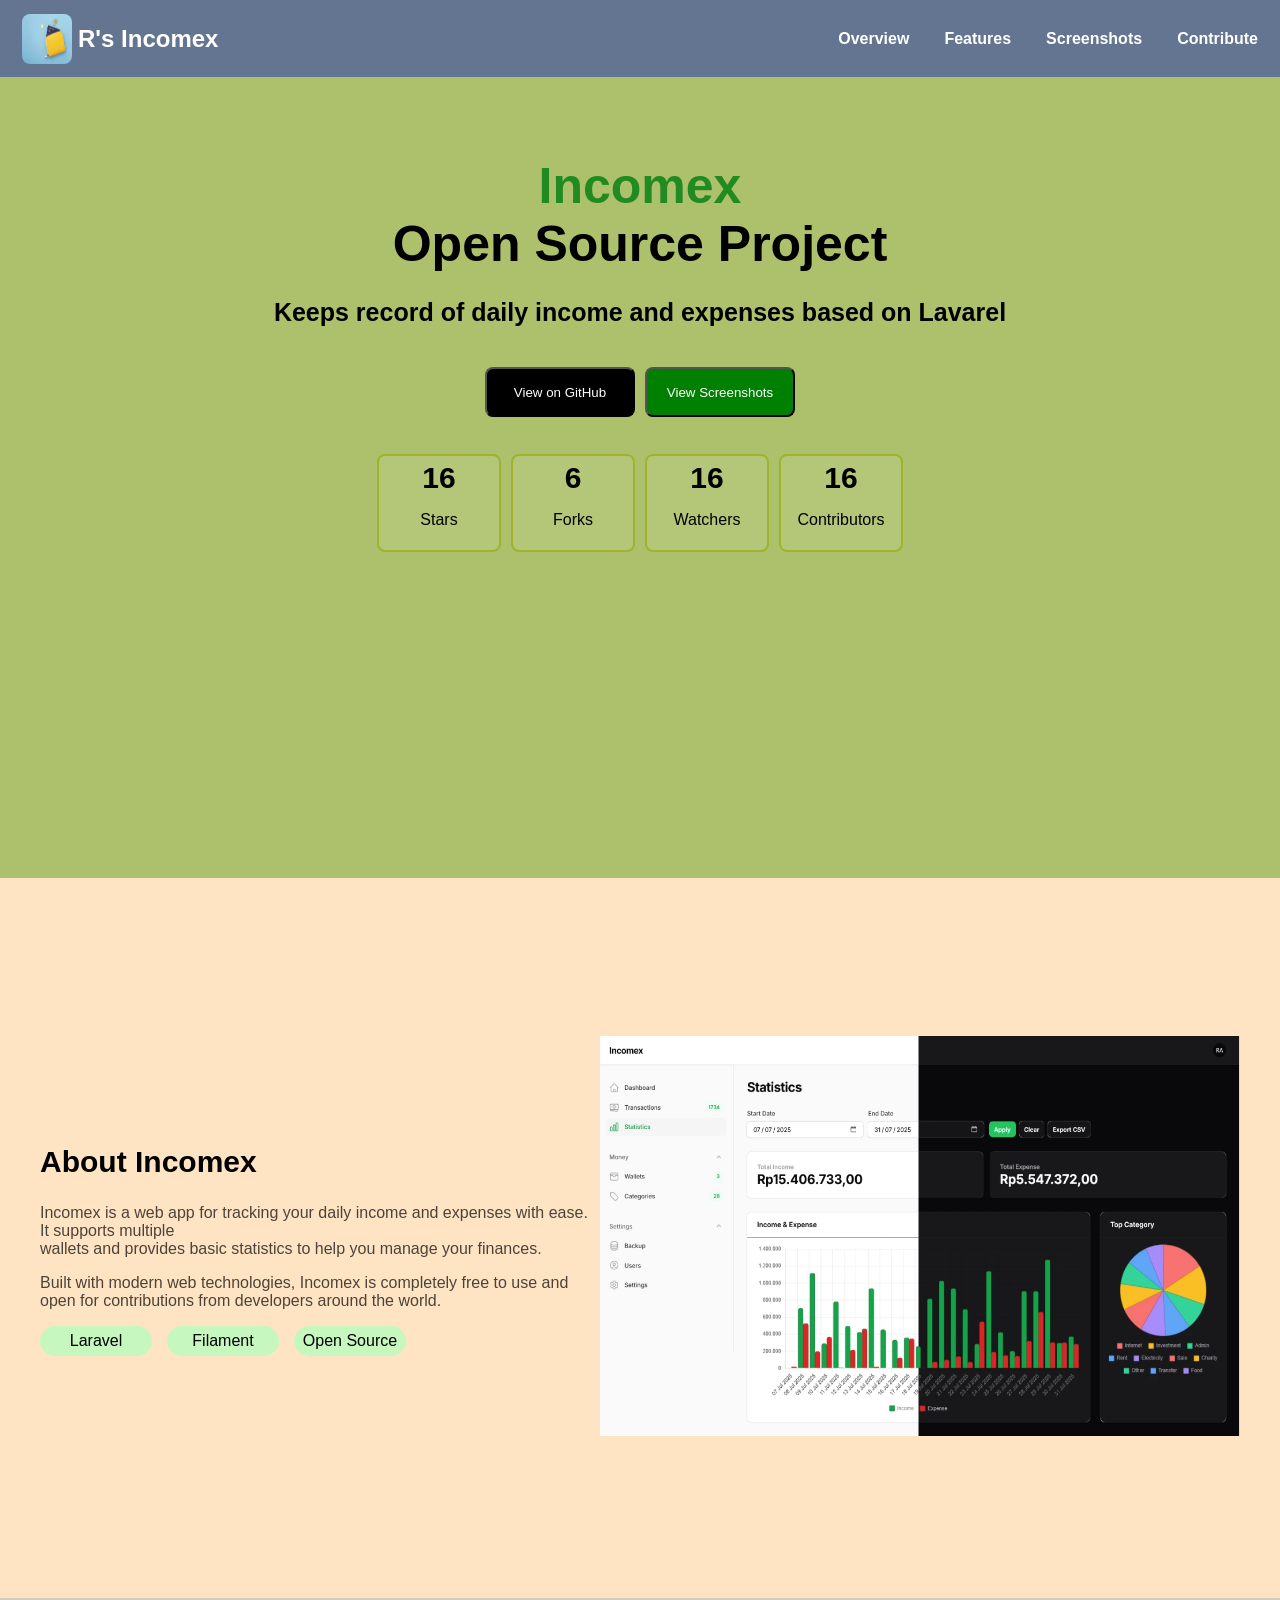
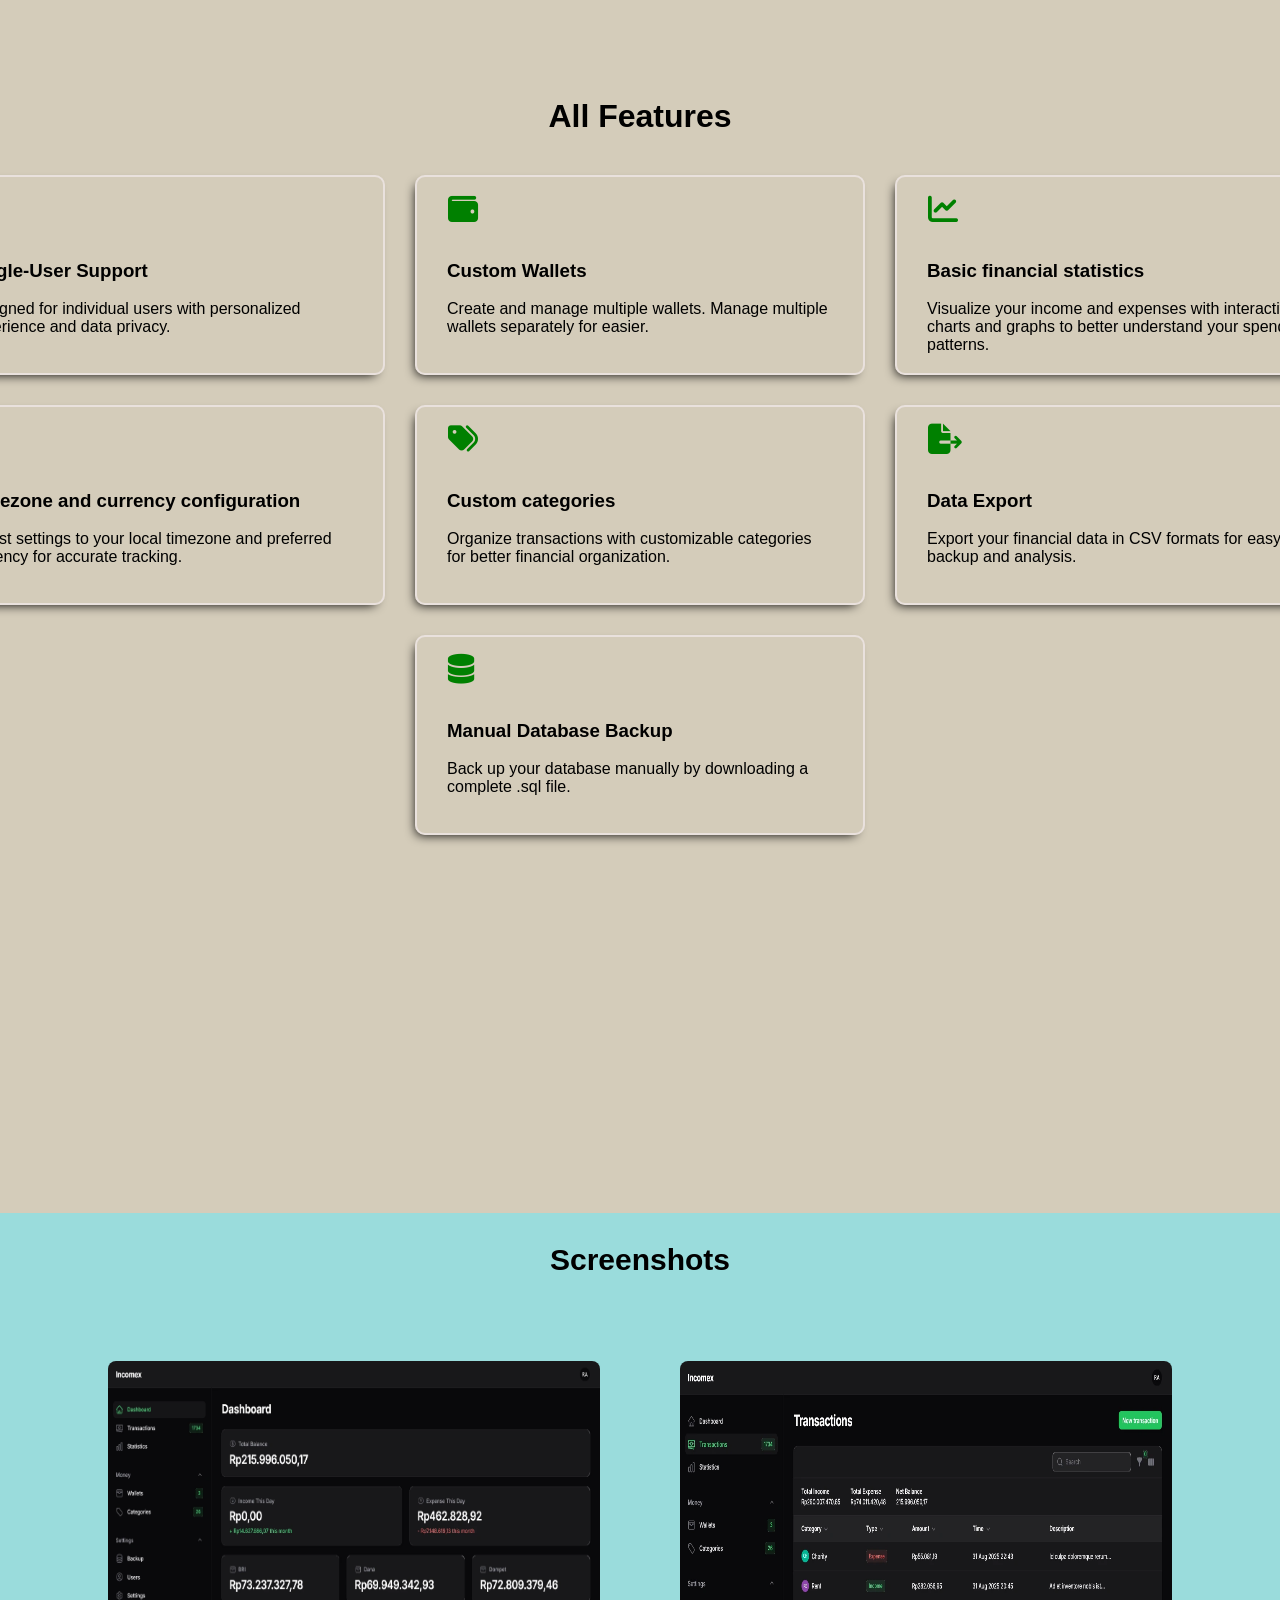
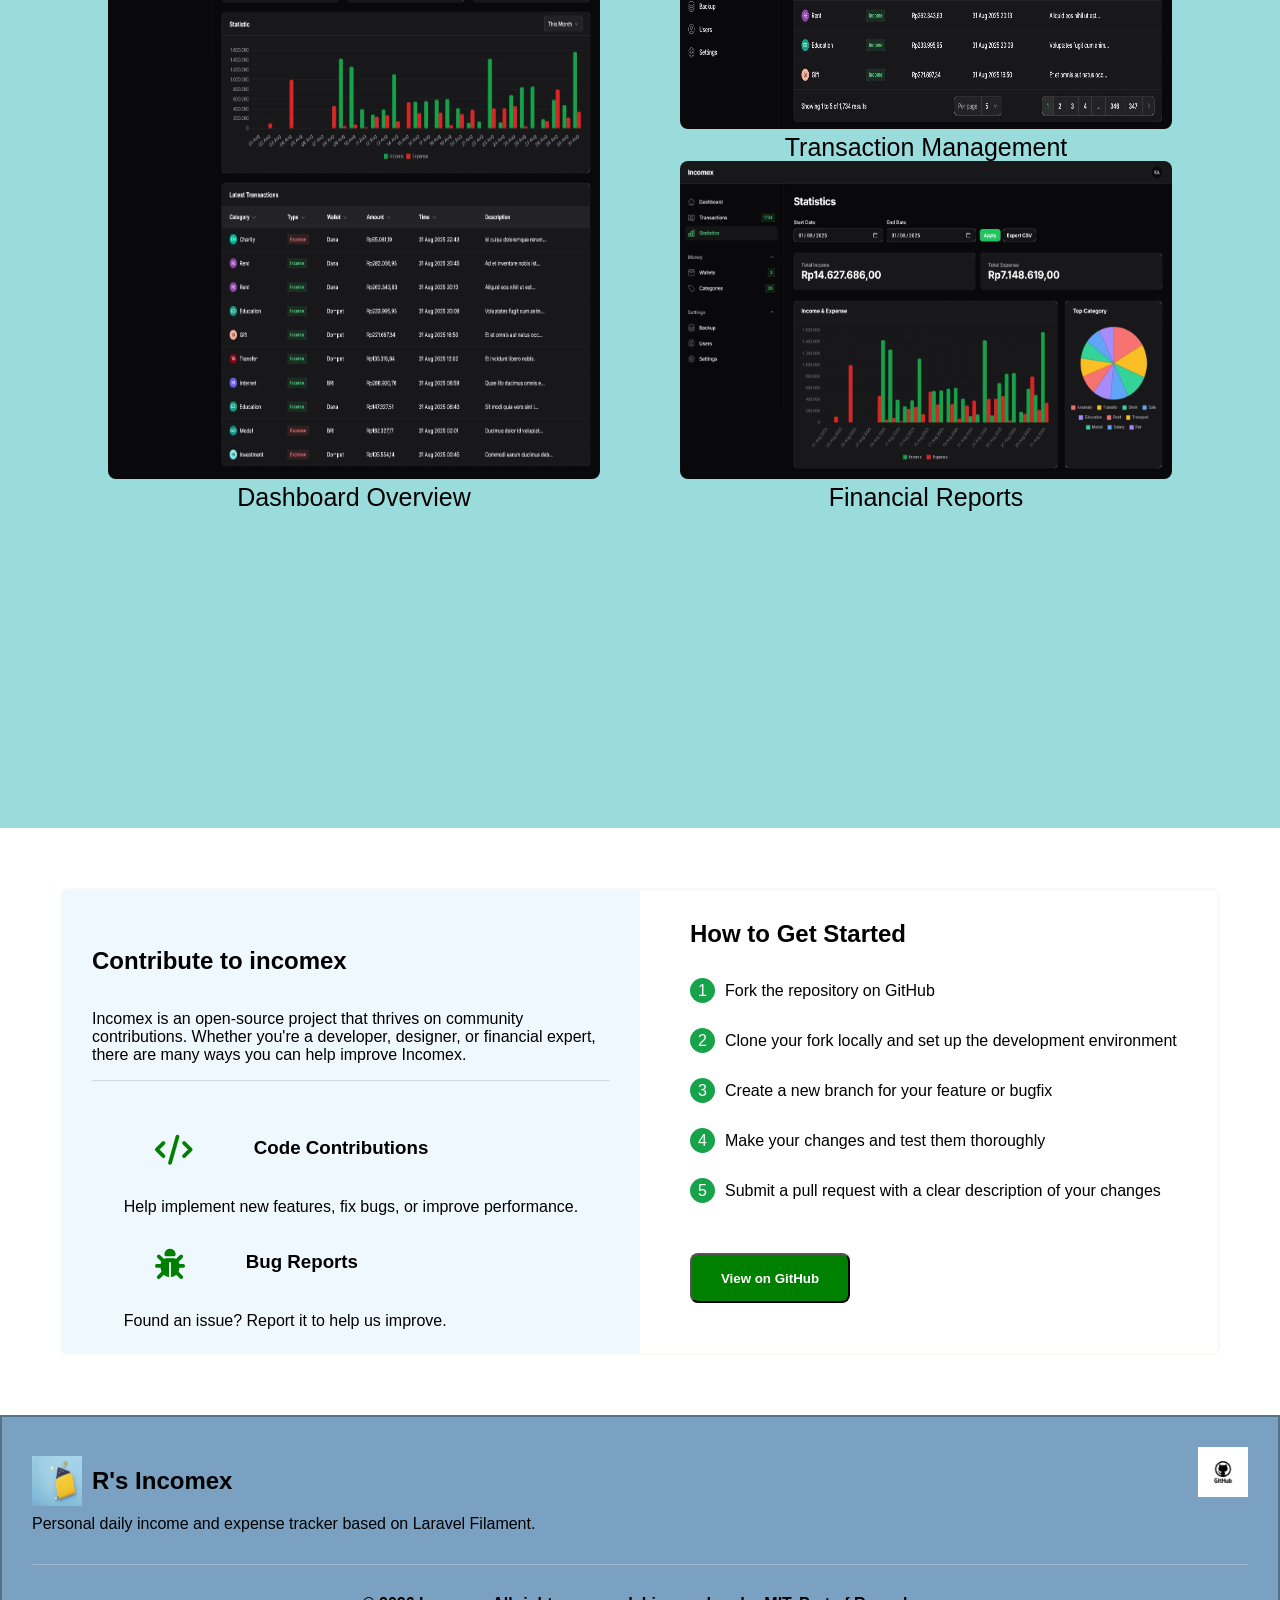
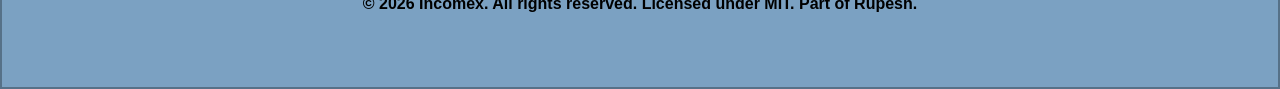
==== commit ab04a59a: "finished coding for desktop view" ====
--- a/Tracker.html
+++ b/Tracker.html
@@ -20,11 +20,12 @@
 
     <div class="right">
       <nav>
-        <button class="search">Search</button>
+        <!-- <button class="search">Search</button> -->
         <ul>
-          <li>Home</li>
-          <li>About</li>
-          <li>Login</li>
+          <li>Overview</li>
+          <li>Features</li>
+          <li>Screenshots</li>
+          <li>Contribute</li>
         </ul>
       </nav>
     </div>
@@ -140,10 +141,127 @@
       </div>
     </div>
 
-    <div class="ssPage">
-
-
-    </div>
+    <section class="Screenshots">
+
+      <h2>Screenshots</h2>
+
+      <div class="ssPage">
+        <figure class="img1">
+          <img class="imgOne" src="/Img/1.webp" alt="Dashboard">
+          <figcaption>Dashboard Overview</figcaption>
+        </figure>
+
+        <figure class="img2">
+          <img class="imgTwo" src="/Img/2.webp" alt="Transaction Management">
+          <figcaption>Transaction Management</figcaption>
+        </figure>
+
+        <figure class="img3">
+          <img class="imgThree" src="/Img/3.webp" alt="Financial Reports">
+          <figcaption>Financial Reports</figcaption>
+        </figure>
+      </div>
+    </section>
+
+    <section class="Contribute">
+
+      <div class="left">
+
+        <div class="contributeText">
+          <h2>Contribute to incomex</h2>
+
+          <p>Incomex is an open-source project that thrives on community contributions. Whether
+            you're a developer, designer, or financial expert, there are many ways you can help
+            improve Incomex.</p>
+          <hr>
+        </div>
+
+        <div class="iElement">
+
+          <div class="firsti">
+            <i class="fa-solid fa-code icons"></i>
+            <h3>Code Contributions</h3>
+          </div>
+          <p>Help implement new features, fix bugs, or improve performance.</p>
+
+
+          <div class="secondi">
+            <i class="fa-solid fa-bug icons"></i>
+            <h3>Bug Reports</h3>
+          </div>
+          <p>Found an issue? Report it to help us improve.</p>
+
+        </div>
+      </div>
+
+      <div class="right">
+        <h2>How to Get Started</h2>
+
+        <ol class="steps">
+          <li>Fork the repository on GitHub</li>
+          <li>Clone your fork locally and set up the development environment</li>
+          <li>Create a new branch for your feature or bugfix</li>
+          <li>Make your changes and test them thoroughly</li>
+          <li>Submit a pull request with a clear description of your changes</li>
+        </ol>
+
+        <button class="gitbtn">View on GitHub</button>
+
+
+      </div>
+    </section>
+
+    <!-- <section class="footer">
+      <div class="fleft">
+        <img src="/Img/credit-card-in-wallet-with-coins-on-blue-background.webp" />
+        <h2>R's Incomex</h2>
+      </div>
+
+       <div class="prg">
+        <p>Personal daily income and expense tracker based on Laravel Filament.</p>
+       </div>       
+
+
+      <div class="fright">
+        <img src="/Img/New-IMAGE.png" alt="GitHub icon">
+      </div>
+
+    </section> -->
+
+
+    <section class="footer">
+
+      <div class="upperFooter">
+
+        <div class="fleft">
+          <div class="firstel">
+            <img class="footerIcon" src="/Img/credit-card-in-wallet-with-coins-on-blue-background.webp" />
+            <h2>R's Incomex</h2>
+          </div>
+
+          <div class="pa">
+            Personal daily income and expense tracker based on Laravel Filament.
+
+          </div>
+        </div>
+
+        <div class="fright">
+          <img class="footerIcon" src="/Img/New-IMAGE.png" alt="GitHub icon">
+        </div>
+      </div>
+
+      <div class="lowerFooter">
+        <hr>
+
+        <b><p>© 2026 Incomex. All rights reserved. Licensed under MIT. Part of Rupesh.</p></b>
+
+      </div>
+
+
+    </section>
+
+
+
 
   </main>
 </body>
--- a/Tracker.css
+++ b/Tracker.css
@@ -15,6 +15,7 @@
   justify-content: space-between;
   padding: 0 22px;
   height: 77px;
+  /* position:fixed; */
 }
 
 .left {
@@ -42,8 +43,12 @@
   font-weight: bold;
 }
 
+
+
+
+
 .firstpage {
-  height: 87vh;
+  height: 89vh;
   background-color: rgb(173, 193, 108);
 }
 
@@ -77,7 +82,7 @@
   justify-content: center;
   gap: 10px;
   border-radius: 8px;
-  margin: -65px;
+  margin: -65px 0;
 
 }
 
@@ -201,27 +206,189 @@
 .FeatureCard {
   border: 2px solid rgba(239, 230, 230, 0.799);
   border-radius: 10px;
-
-  box-shadow: -4px 5px 11px -5px ;
-}
+  box-shadow: -4px 5px 11px -5px;
+  cursor: pointer;
+}
+
 
 .icons {
-    padding: 17px 31px;
-    font-size: 30px;
-    color: green;
-    /* text-shadow: -4px 5px 7px black ; */
-}
-
-
-.FeatureCard p, h3 {
+  padding: 17px 31px;
+  font-size :30px;
+  color: green;
+}
+
+
+.FeatureCard p,
+h3 {
   padding: 0 30px;
 }
 
-.seventhCard{
+.seventhCard {
   grid-column: 2/3;
 }
 
-.ssPage{
-  height:100vh;
-  
-}+
+.Screenshots {
+  background-color: rgb(154, 220, 220);
+    height:135vh;
+}
+
+
+.ssPage {
+  margin: 68px;
+  display: grid;
+  grid-template-columns: repeat(2, 1fr);
+  grid-template-rows: 400px 350px;
+}
+
+figure img {
+  height: 100%;
+  width: 100%;
+  border-radius: 8px;
+}
+
+
+figcaption {
+  text-align: center;
+  font-size: 25px;
+  gap: 10px;
+}
+
+.img1 {
+  grid-row: 1/3;
+}
+
+.Screenshots h2 {
+  text-align: center;
+  font-size: 30px;
+  margin: 0;
+  padding-top: 30px;
+}
+
+.Contribute {
+  display: flex;
+  /* height: 89vh; */
+  border: 2px solid rgba(237, 237, 217, 0.3);
+  margin: 60px;
+  border-radius: 8px;
+}
+
+
+ 
+.Contribute .left {
+  background-color: aliceblue;
+  display: flex;
+  flex-direction: column;
+  justify-content: center;
+  width: 50%;
+  /* height: 100%; confuse : why 100% height is creating space */  
+}
+
+.contributeText hr{
+  margin:0 ;
+  opacity: 0.3;
+}
+
+.contributeText {
+  display: flex;
+  flex-direction: column;
+  margin:30px;
+  height: fit-content;
+}
+
+.iElement{
+  margin-left: 0;
+}
+
+
+.firsti, .secondi{
+  display: flex;
+}
+
+.Contribute .right{
+display: flex;
+width: 50%;
+flex-direction: column;
+align-items: left;
+}
+
+.Contribute .right ol {
+ display: flex;
+flex-direction: column;
+gap:25px;
+margin: 0 10px;
+}
+
+.Contribute .right h2 {
+  margin:  30px 50px;
+}
+
+.steps {
+  list-style: none;
+  counter-reset: num;
+}
+
+.steps li {
+  counter-increment: num;
+}
+
+.steps li::before {
+  content: counter(num);
+  background-color:#16a34a ;
+  width: 25px;
+  height: 25px;
+  display: inline-flex;
+  justify-content: center;
+  align-items: center;
+  border-radius: 50%;
+  color: white;
+  margin-right: 10px;
+}
+
+
+.right button {
+  background-color: green;
+  width: 10rem;
+  margin: 50px;
+  height: 50px;
+  border-radius: 8px;
+  color:white;
+  font-weight:600;
+}
+
+
+/* For footer */
+
+
+.footer {
+  height: 30vh;
+  background-color: rgb(123, 161, 194);
+  border: 2px solid rgba(0, 0, 0, 0.3);
+}
+
+.upperFooter {
+  display: flex;
+  justify-content: space-between;
+  margin: 30px;
+}
+
+.firstel {
+  display: flex;
+  gap: 10px;
+  align-items: center;
+}
+
+.footerIcon{
+  height:50px;
+  width: 50px;
+}
+
+.lowerFooter hr {
+  margin:30px;
+  opacity: 0.3;
+}
+
+.lowerFooter p {
+  text-align: center;
+}
+
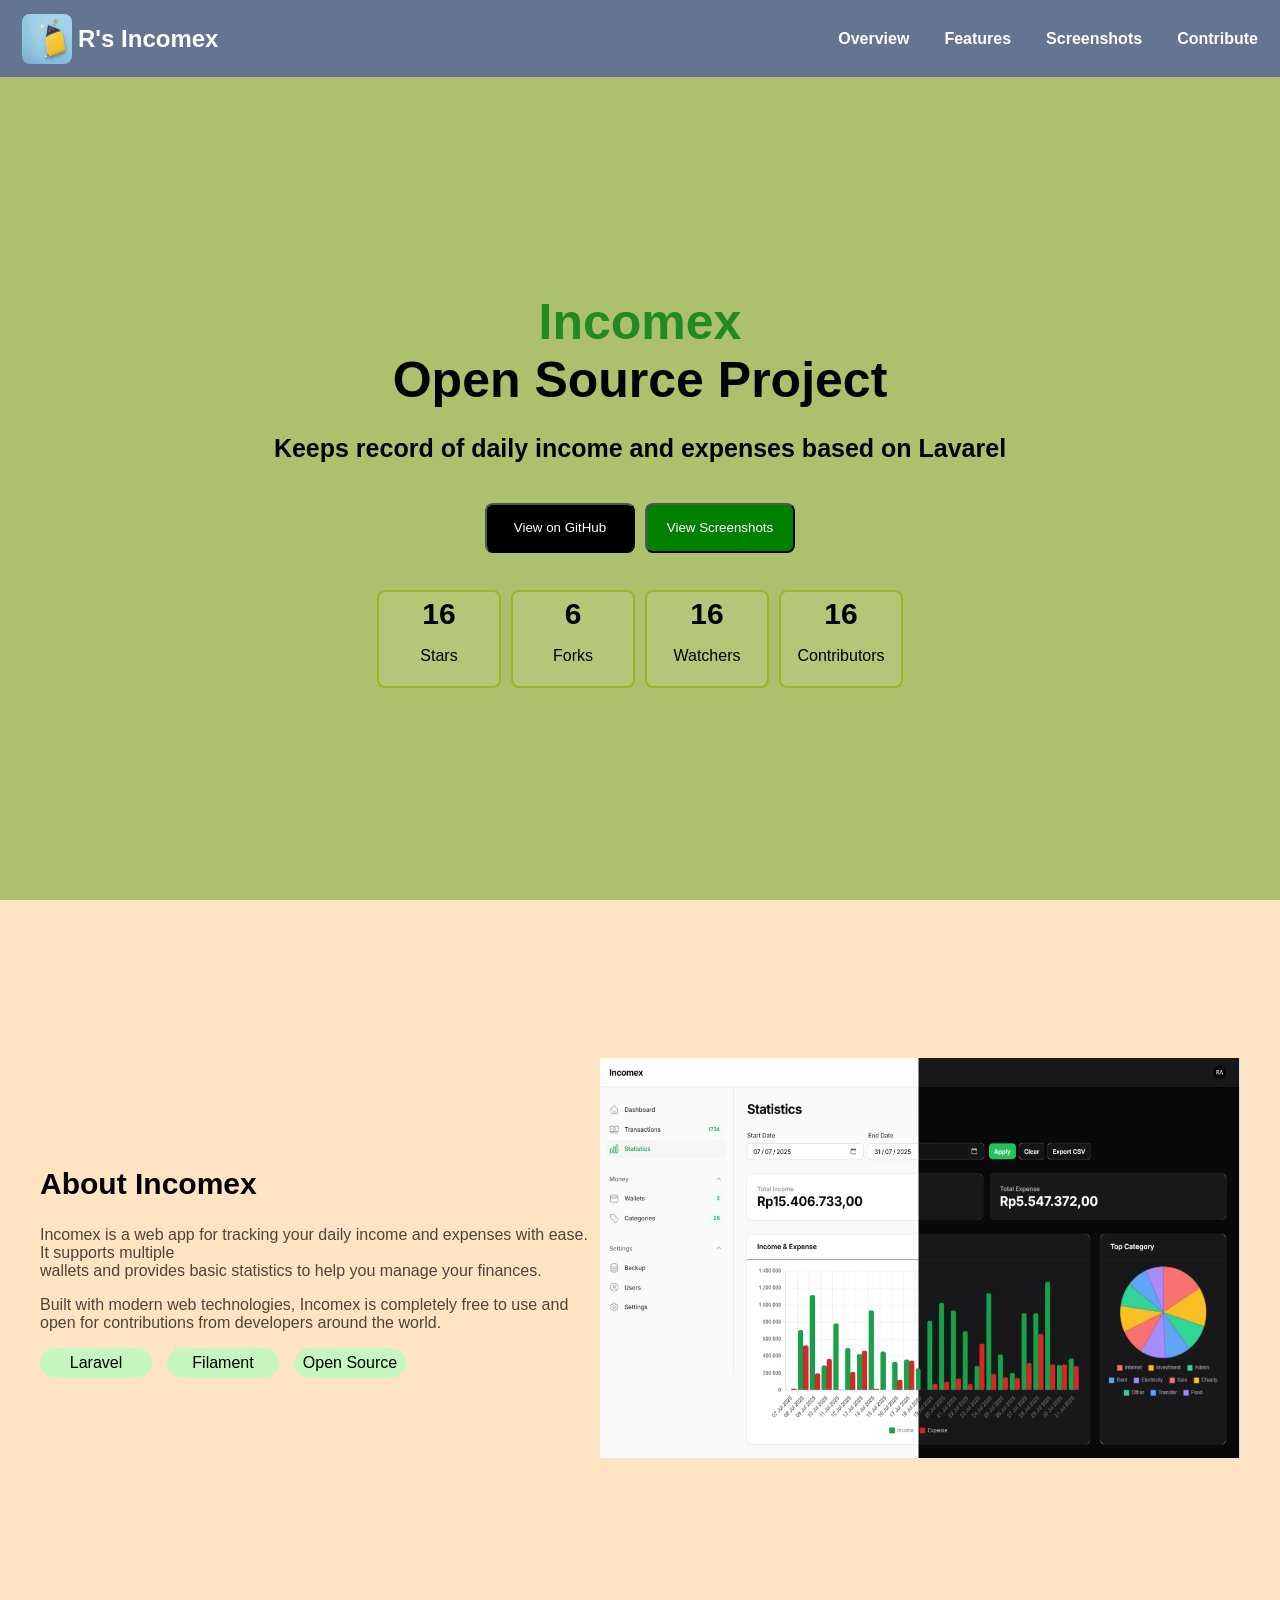
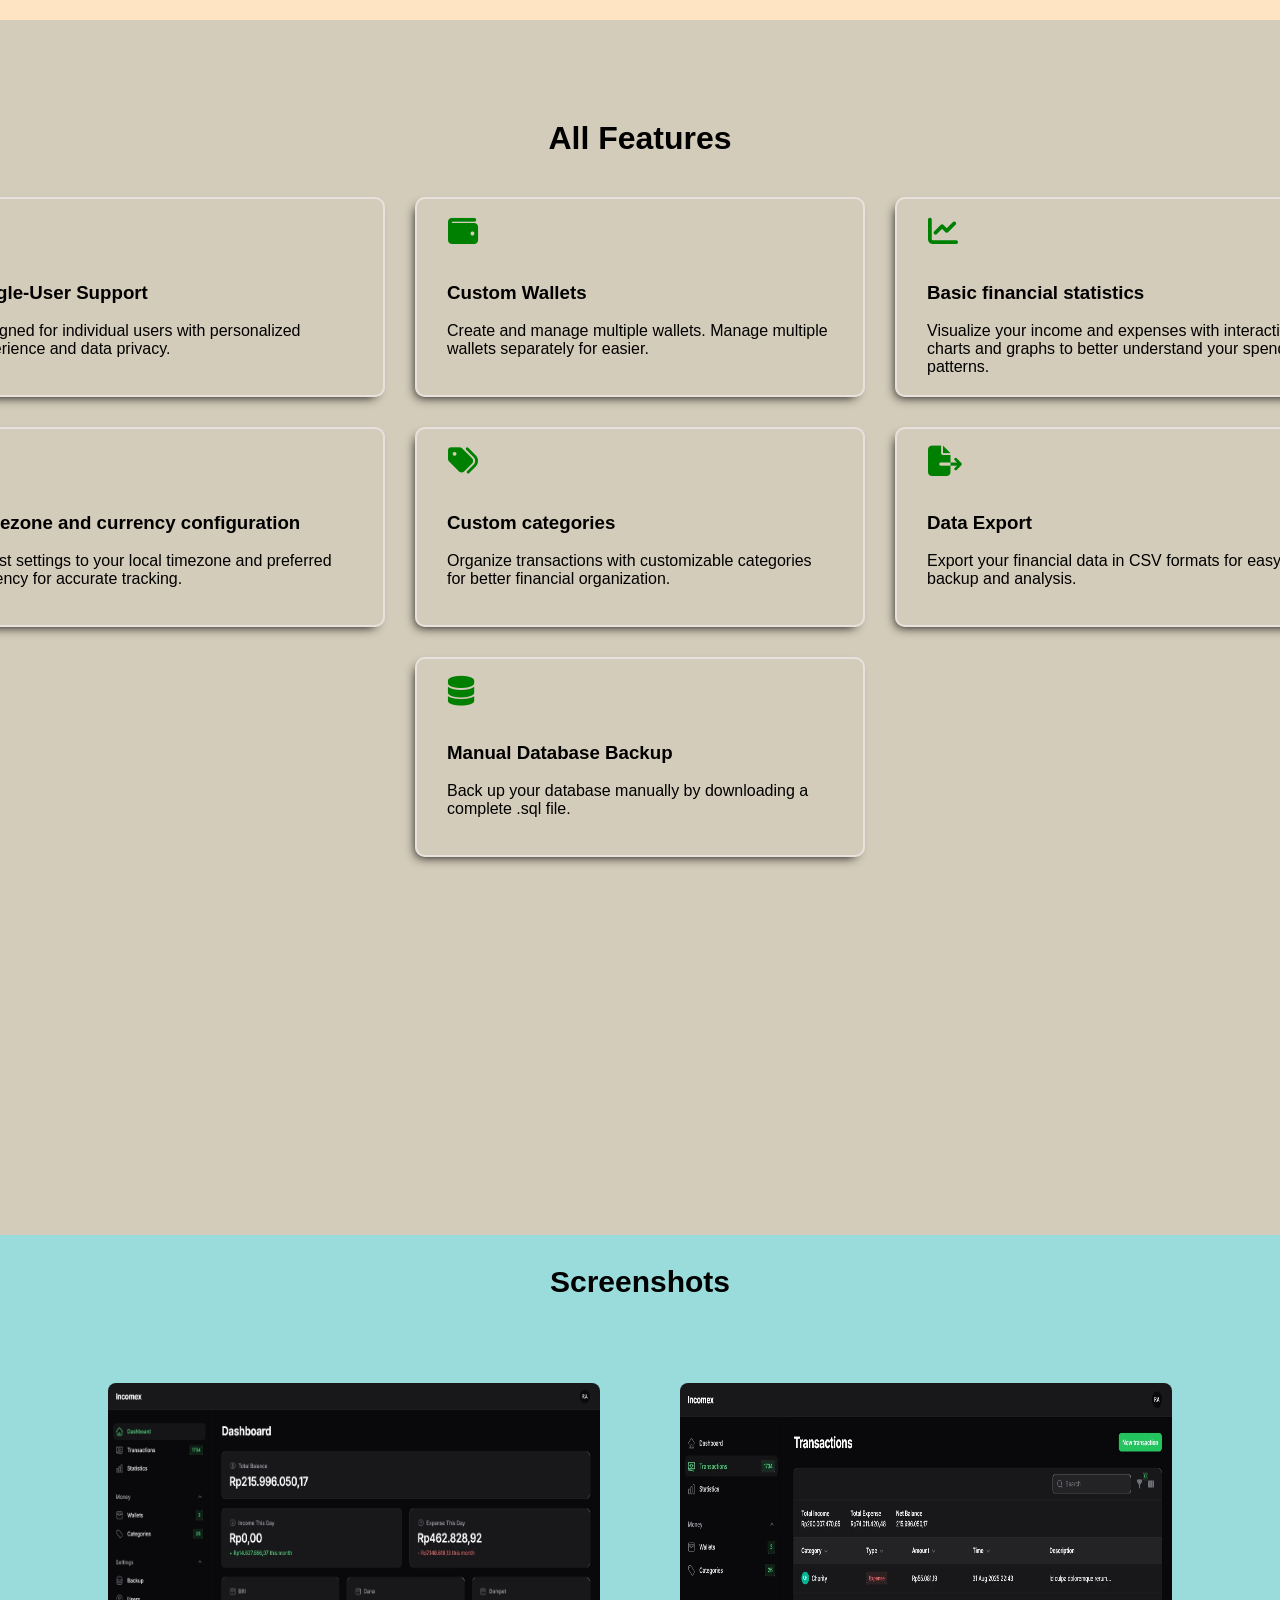
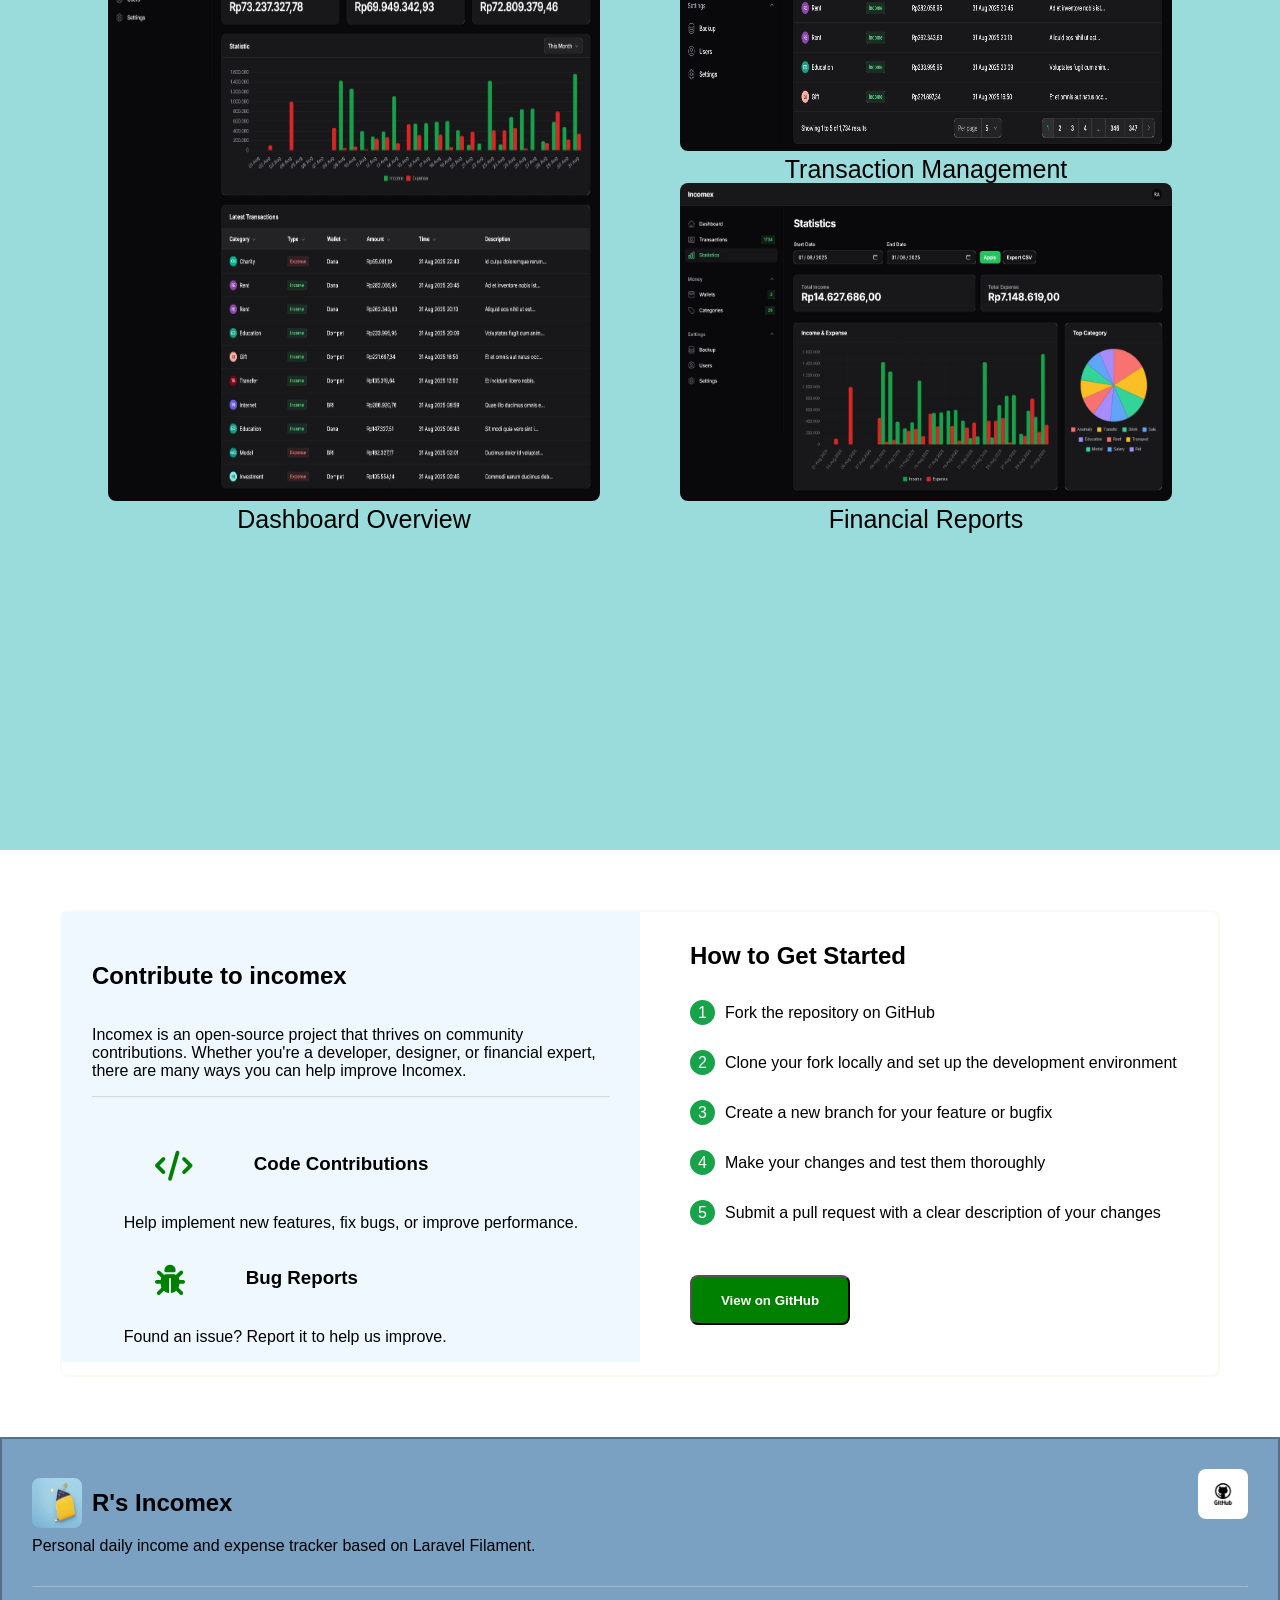
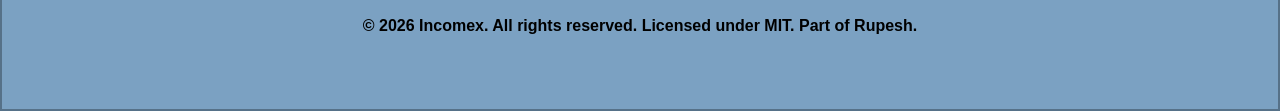
==== commit 23348186: "finished first project as a dommy" ====
--- a/Tracker.html
+++ b/Tracker.html
@@ -8,6 +8,8 @@
   <link class="favicon" rel="icon" href="/Img/credit-card-in-wallet-with-coins-on-blue-background.webp" />
   <link rel="stylesheet" href="/Tracker.css" />
   <link rel="stylesheet" href="https://cdnjs.cloudflare.com/ajax/libs/font-awesome/6.5.0/css/all.min.css">
+  <!-- <link rel="stylesheet" href="/CssForTracker.css"> -->
+  <script src="/Tracker.js" defer> </script>
 
 </head>
 
@@ -22,13 +24,16 @@
       <nav>
         <!-- <button class="search">Search</button> -->
         <ul>
-          <li>Overview</li>
-          <li>Features</li>
-          <li>Screenshots</li>
-          <li>Contribute</li>
+          <li><a href="#AboutPage">Overview</a></li>
+          <li><a href="#Features">Features</a></li>
+          <li><a href="#Screenshots">Screenshots</a></li>
+          <li><a href="#Contribute">Contribute</a></li>
         </ul>
       </nav>
     </div>
+
+    <button class="menu-icon">☰</button>
+
   </header>
 
   <main>
@@ -62,10 +67,10 @@
           <p>Contributors</p>
         </div>
       </div>
-
-    </div>
-
-    <div class="AboutPage">
+      
+    </div>
+
+    <div class="AboutPage" id="AboutPage">
 
       <div class="Aboutleft">
         <h2>About Incomex</h2>
@@ -94,7 +99,7 @@
       </div>
     </div>
 
-    <div class="Features">
+    <div class="Features" id="Features">
       <h1>All Features</h1>
 
       <div class="StyleFeature">
@@ -141,7 +146,7 @@
       </div>
     </div>
 
-    <section class="Screenshots">
+    <section class="Screenshots" id="Screenshots">
 
       <h2>Screenshots</h2>
 
@@ -163,7 +168,7 @@
       </div>
     </section>
 
-    <section class="Contribute">
+    <section class="Contribute" id="Contribute">
 
       <div class="left">
 
@@ -211,22 +216,6 @@
       </div>
     </section>
 
-    <!-- <section class="footer">
-      <div class="fleft">
-        <img src="/Img/credit-card-in-wallet-with-coins-on-blue-background.webp" />
-        <h2>R's Incomex</h2>
-      </div>
-
-       <div class="prg">
-        <p>Personal daily income and expense tracker based on Laravel Filament.</p>
-       </div>       
-
-
-      <div class="fright">
-        <img src="/Img/New-IMAGE.png" alt="GitHub icon">
-      </div>
-
-    </section> -->
 
 
     <section class="footer">
--- a/Tracker.css
+++ b/Tracker.css
@@ -1,5 +1,6 @@
 * {
   font-family: Arial, sans-serif;
+  scroll-behavior: smooth;
 }
 
 body {
@@ -9,14 +10,19 @@
 }
 
 .header {
+  position: fixed;
   display: flex;
   background-color: rgb(100, 117, 146);
   align-items: center;
-  justify-content: space-between;
+  justify-content: space-between;  /* -------------------layout breaker --------------------*/
   padding: 0 22px;
   height: 77px;
-  /* position:fixed; */
-}
+  box-sizing: border-box;
+  width: 100%;
+ 
+}
+
+
 
 .left {
   display: flex;
@@ -39,18 +45,79 @@
   display: flex;
   list-style: none;
   gap: 35px;
-  color: white;
-  font-weight: bold;
-}
-
-
-
+  font-weight: bold; 
+}
+
+
+nav ul li a {
+color: white ;
+text-decoration: none;
+transition: 0.3s;
+}
+
+nav ul li a:hover{
+  color: #16a34a;
+}
+
+
+
+.menu-icon {
+  background: none;
+  border: none;
+  font-size: 30px;
+  color: white;
+  display: none;
+}
+
+
+@media (max-width:768px) {
+
+  .right {
+    display: none;
+  }
+
+  .menu-icon {
+    display: block;
+  }
+
+  .right.active {
+    display: block;
+    width: 100%;
+    position: absolute;
+    background-color: rgb(173, 193, 108);
+    top: 77px;
+    left: 0;
+
+  }
+
+
+  .right nav ul {
+    flex-direction: column;
+    width: 100%;
+    padding: 15px;
+    gap: 10px;
+  }
+
+  .right nav ul li {
+    font-size: 25px;
+    color: black;
+    border-radius: 8px;
+    background-color: rgb(204, 221, 152);
+    width: 100%;
+    padding: 15px;
+  }
+
+}
 
 
 .firstpage {
-  height: 89vh;
+  height: 100vh;
+  display: flex;
+  flex-direction: column;
+  justify-content: center;
   background-color: rgb(173, 193, 108);
 }
+
 
 h1 {
   margin: 0;
@@ -62,7 +129,9 @@
   align-items: center;
   justify-content: center;
   padding: 80px 0;
-}
+  
+}
+
 
 .title {
   color: rgb(33, 138, 33);
@@ -213,7 +282,7 @@
 
 .icons {
   padding: 17px 31px;
-  font-size :30px;
+  font-size: 30px;
   color: green;
 }
 
@@ -230,7 +299,7 @@
 
 .Screenshots {
   background-color: rgb(154, 220, 220);
-    height:135vh;
+  height: 135vh;
 }
 
 
@@ -244,7 +313,7 @@
 figure img {
   height: 100%;
   width: 100%;
-  border-radius: 8px;
+  border-radius: 8px;  
 }
 
 
@@ -274,53 +343,54 @@
 }
 
 
- 
+
 .Contribute .left {
   background-color: aliceblue;
   display: flex;
   flex-direction: column;
   justify-content: center;
   width: 50%;
-  /* height: 100%; confuse : why 100% height is creating space */  
-}
-
-.contributeText hr{
-  margin:0 ;
+  height: 100%; /* confuse : why 100% height is creating space */
+}
+
+.contributeText hr {
+  margin: 0;
   opacity: 0.3;
 }
 
 .contributeText {
   display: flex;
   flex-direction: column;
-  margin:30px;
+  margin: 30px;
   height: fit-content;
 }
 
-.iElement{
+.iElement {
   margin-left: 0;
 }
 
 
-.firsti, .secondi{
-  display: flex;
-}
-
-.Contribute .right{
-display: flex;
-width: 50%;
-flex-direction: column;
-align-items: left;
+.firsti,
+.secondi {
+  display: flex;
+}
+
+.Contribute .right {
+  display: flex;
+  width: 50%;
+  flex-direction: column;
+  align-items: left;
 }
 
 .Contribute .right ol {
- display: flex;
-flex-direction: column;
-gap:25px;
-margin: 0 10px;
+  display: flex;
+  flex-direction: column;
+  gap: 25px;
+  margin: 0 10px;
 }
 
 .Contribute .right h2 {
-  margin:  30px 50px;
+  margin: 30px 50px;
 }
 
 .steps {
@@ -334,7 +404,7 @@
 
 .steps li::before {
   content: counter(num);
-  background-color:#16a34a ;
+  background-color: #16a34a;
   width: 25px;
   height: 25px;
   display: inline-flex;
@@ -352,8 +422,8 @@
   margin: 50px;
   height: 50px;
   border-radius: 8px;
-  color:white;
-  font-weight:600;
+  color: white;
+  font-weight: 600;
 }
 
 
@@ -378,17 +448,20 @@
   align-items: center;
 }
 
-.footerIcon{
-  height:50px;
+.firstel img, .fright img {
+  border-radius: 8px;
+}
+
+.footerIcon {
+  height: 50px;
   width: 50px;
 }
 
 .lowerFooter hr {
-  margin:30px;
+  margin: 30px;
   opacity: 0.3;
 }
 
 .lowerFooter p {
   text-align: center;
-}
-
+}
